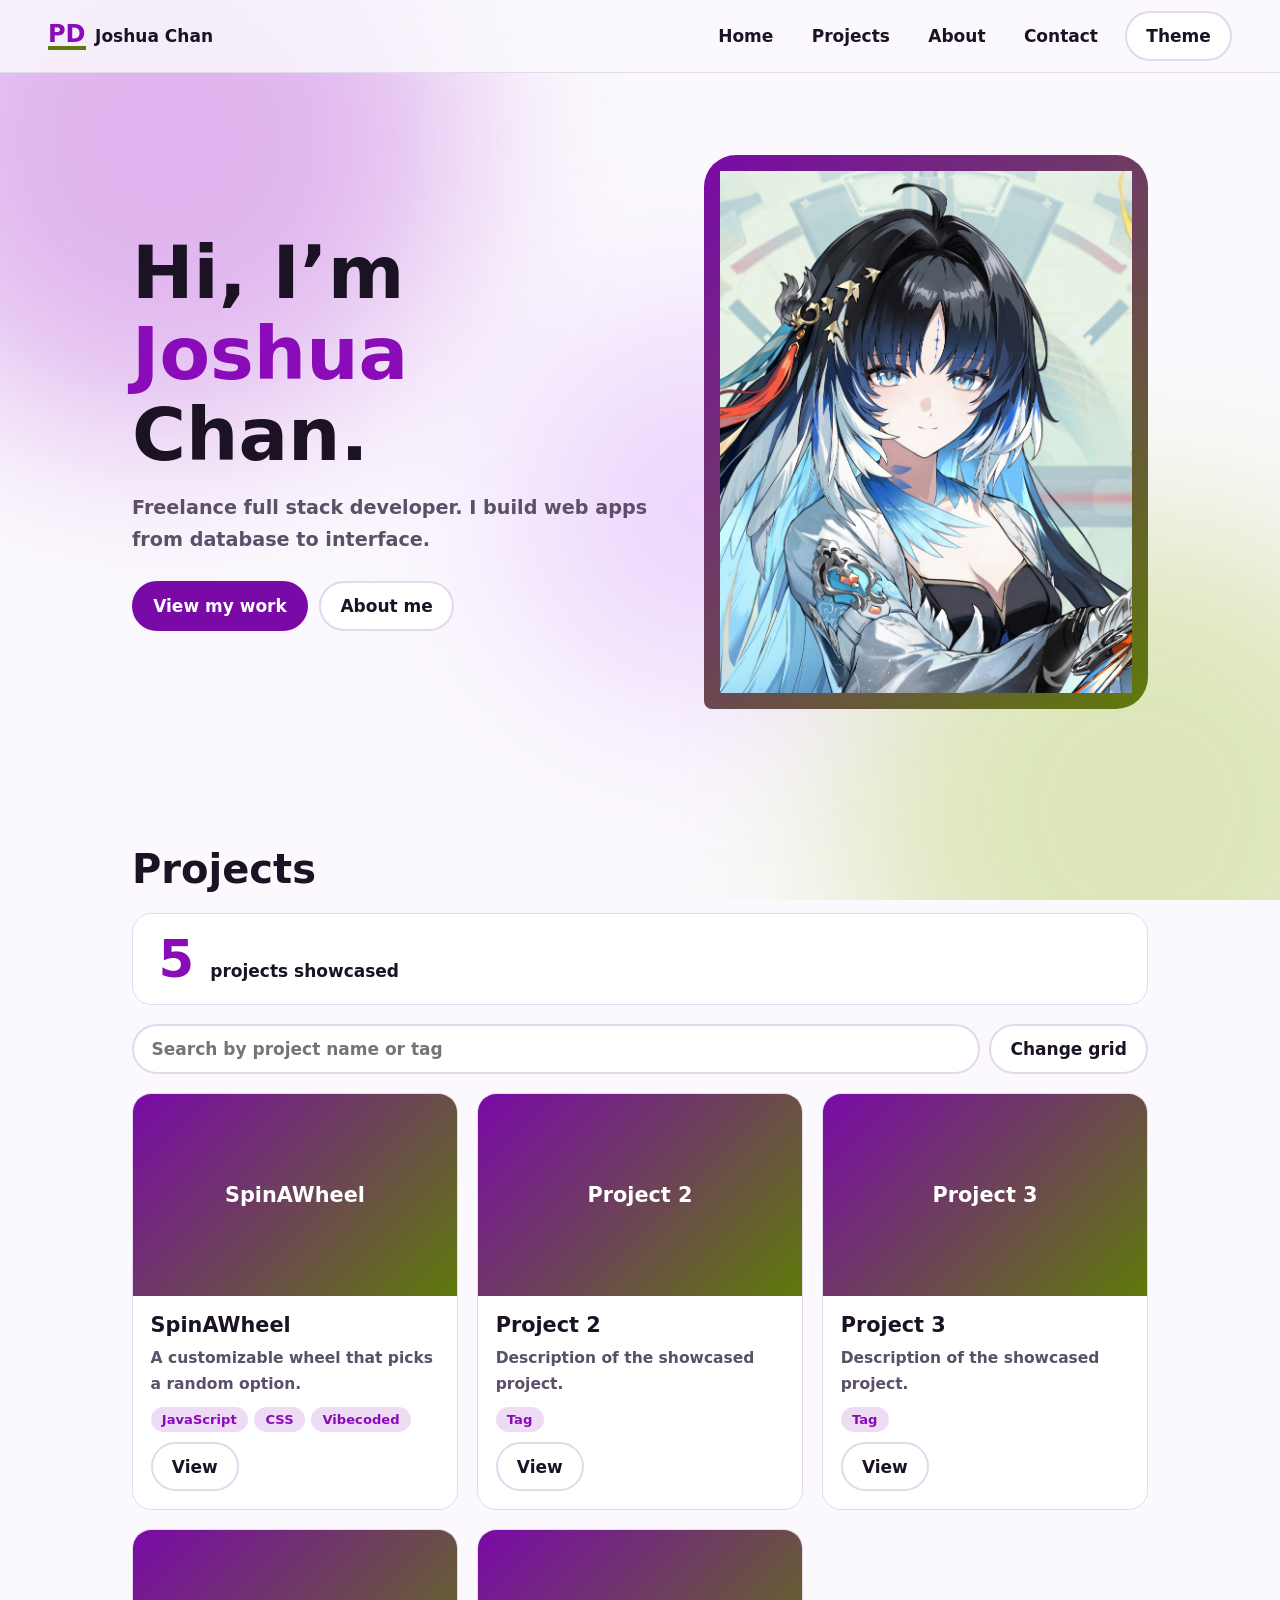
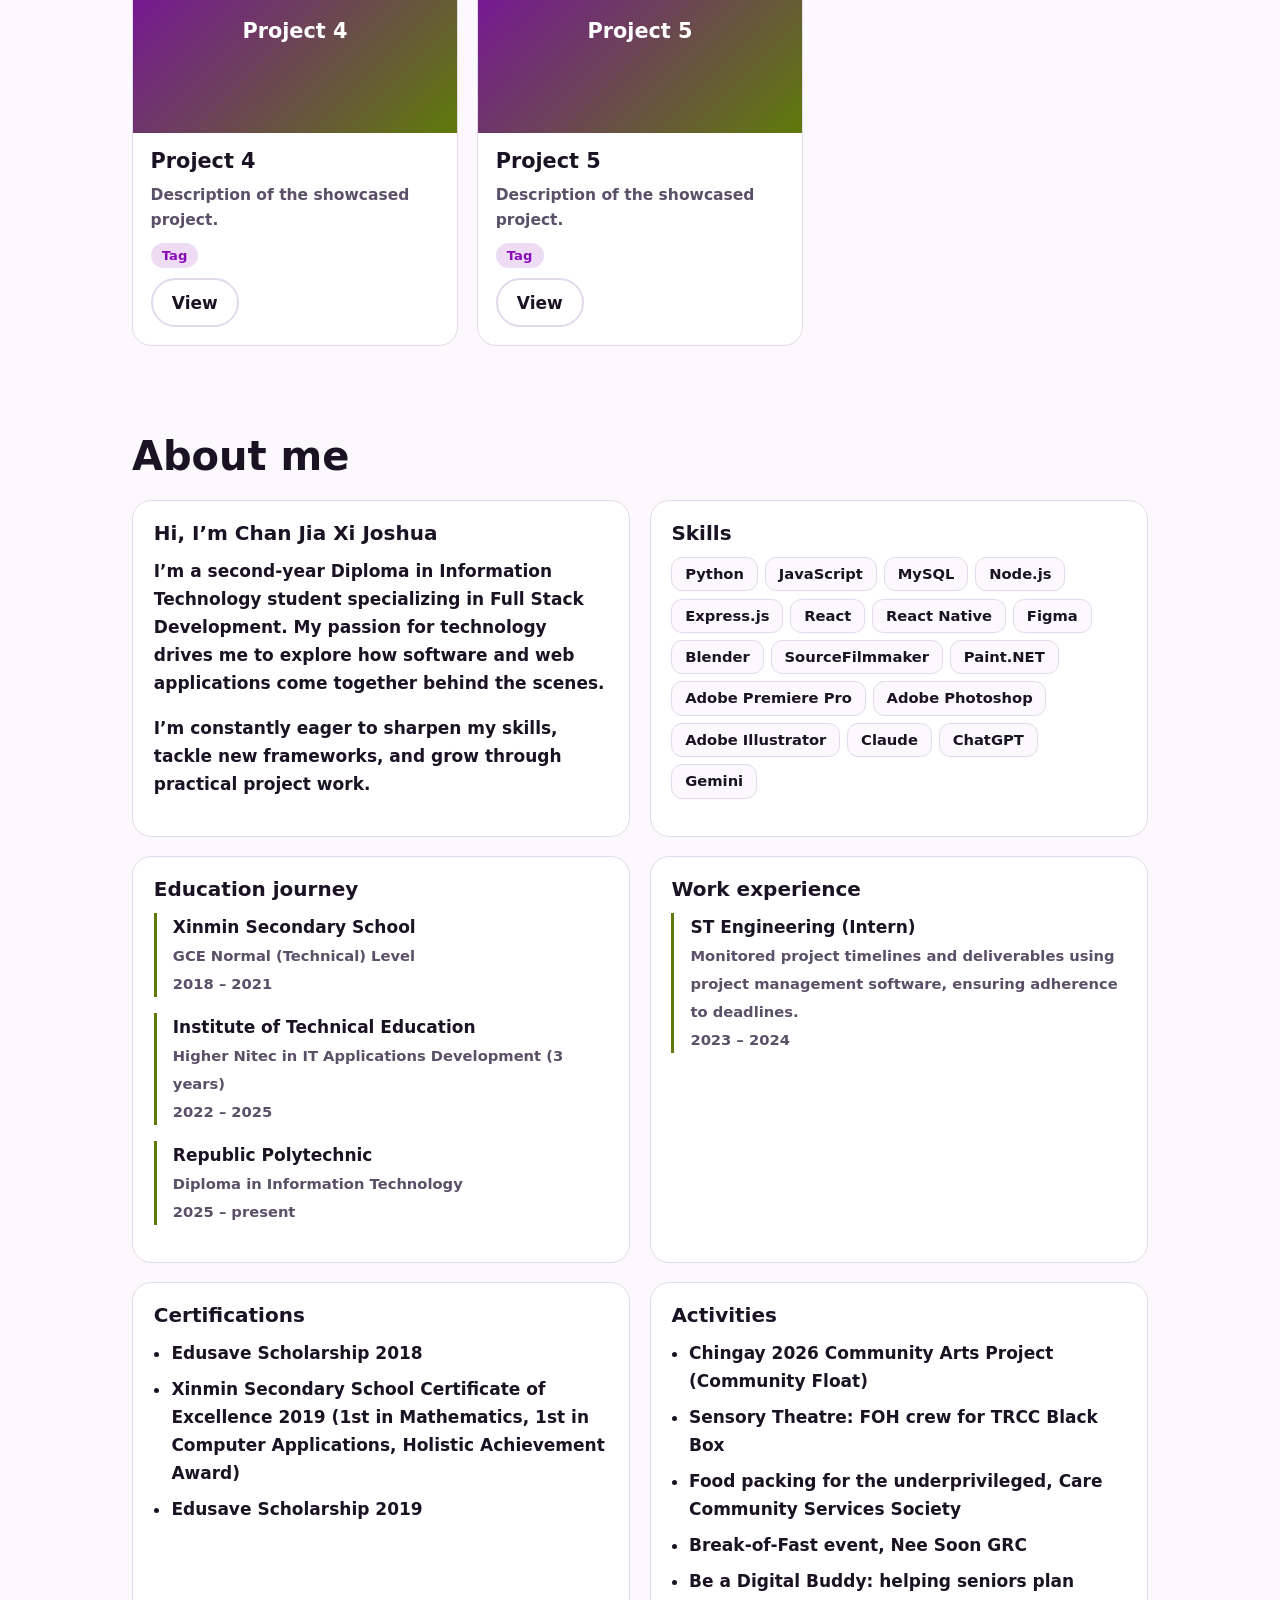
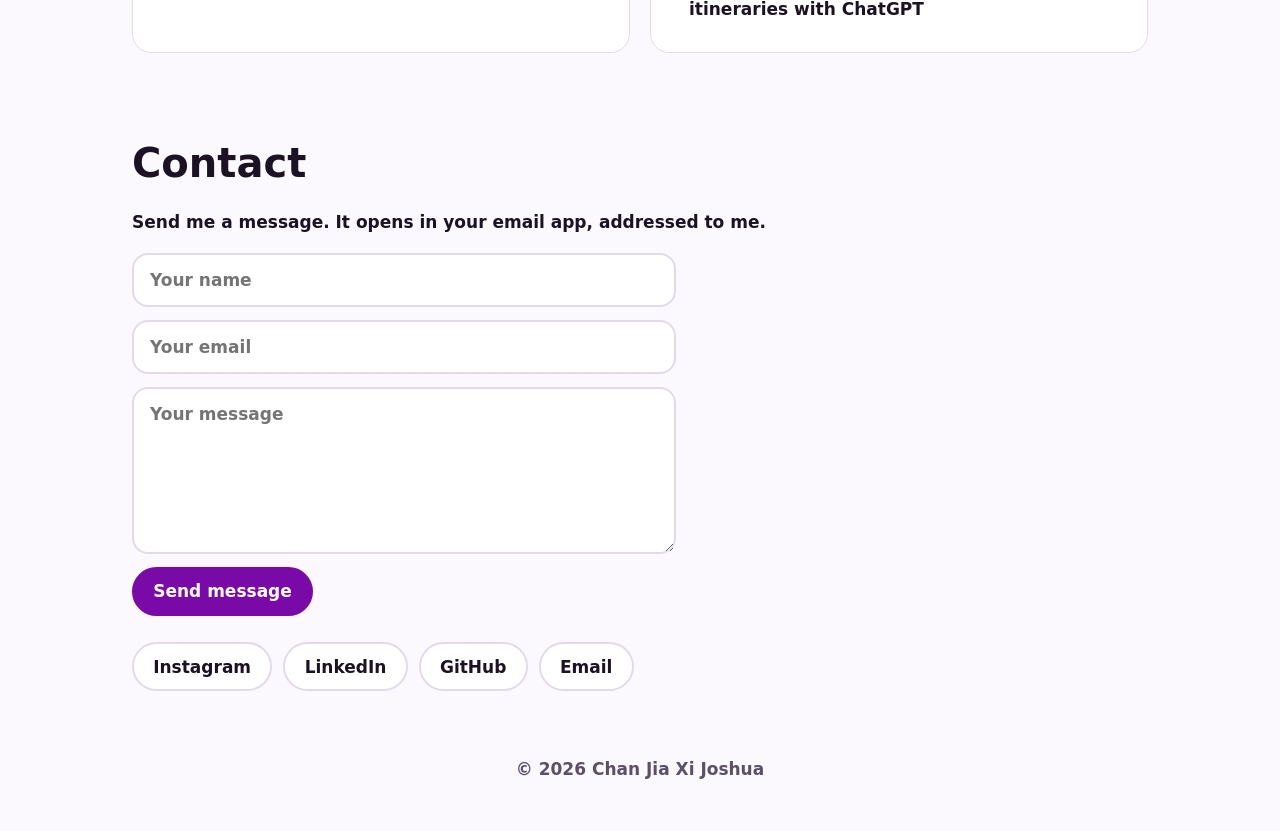
==== index.html @ 1a0ec31d "1.0.1: Added social links and test profile picture." ====
<!DOCTYPE html>
<html lang="en">
<head>
<meta charset="utf-8">
<meta name="viewport" content="width=device-width, initial-scale=1, viewport-fit=cover">
<title>Joshua Chan | Full Stack Developer</title>
<style>
/* FONT: Lagu Sans. Install it locally, or host the files next to this page and keep the url() lines. */
@font-face{font-family:"Lagu Sans";font-weight:600;src:local("Lagu Sans SemiBold"),url("fonts/LaguSans-SemiBold.woff2") format("woff2")}
@font-face{font-family:"Lagu Sans";font-weight:900;src:local("Lagu Sans Black"),url("fonts/LaguSans-Black.woff2") format("woff2")}
:root{--bg:#fbf9fd;--sf:#fff;--ink:#1b1224;--mu:#5b5068;--ln:#e3d9ec;--p:#8a0bb8;--g:#5f7a0a;--b1:#7a0aa8;--b2:#5f7a0a;--bl:.28;color-scheme:light;
box-sizing:border-box;padding-top:env(safe-area-inset-top,0px);padding-bottom:env(safe-area-inset-bottom,0px)}
@media(prefers-color-scheme:dark){:root:not([data-theme="light"]){--bg:#0f0a15;--sf:#181122;--ink:#f3eefa;--mu:#b8accb;--ln:#2c2239;--p:#d08cff;--g:#b4dc3a;--bl:.4;color-scheme:dark}}
:root[data-theme="dark"]{--bg:#0f0a15;--sf:#181122;--ink:#f3eefa;--mu:#b8accb;--ln:#2c2239;--p:#d08cff;--g:#b4dc3a;--bl:.4;color-scheme:dark}
*{box-sizing:border-box}
html{scroll-behavior:smooth;scroll-padding-top:5rem}
body{margin:0;background:var(--bg);color:var(--ink);font:600 1.0625rem/1.65 "Lagu Sans",system-ui,-apple-system,"Segoe UI",Roboto,sans-serif}
h1,h2,h3{font-weight:900;line-height:1.1;margin:0}
p{margin:0 0 1em;max-width:62ch}
a{color:inherit}
:focus-visible{outline:3px solid var(--p);outline-offset:3px}
body::before{content:"";position:fixed;inset:0 0 auto;height:env(safe-area-inset-top,0px);background:var(--bg);z-index:30}
/* Ambient animated background */
.amb{position:fixed;inset:0;z-index:-1;overflow:hidden;pointer-events:none}
.amb i{position:absolute;width:46vmax;height:46vmax;border-radius:50%;filter:blur(90px);opacity:var(--bl);animation:dr 26s ease-in-out infinite alternate}
.amb i:nth-child(1){background:#9b0acb;top:-12vmax;left:-10vmax}
.amb i:nth-child(2){background:#8fb80f;bottom:-16vmax;right:-12vmax;animation-delay:-9s}
.amb i:nth-child(3){background:#c77dff;top:35%;left:40%;width:30vmax;height:30vmax;animation-delay:-16s}
@keyframes dr{to{transform:translate(12vmax,8vmax) scale(1.2)}}
#trail{position:fixed;inset:0;pointer-events:none;z-index:100}
/* Nav */
nav{position:sticky;top:env(safe-area-inset-top,0px);z-index:40;display:flex;align-items:center;gap:1rem;padding:.7rem clamp(1rem,4vw,3rem);background:color-mix(in srgb,var(--bg) 82%,transparent);backdrop-filter:blur(12px);border-bottom:1px solid var(--ln)}
.logo{display:flex;align-items:center;gap:.6rem;text-decoration:none;font-weight:900;margin-right:auto}
.logo b{font-size:1.5rem;color:var(--p);border-bottom:4px solid var(--g);line-height:1}
nav a.l{text-decoration:none;padding:.4rem .7rem;border-radius:99px}
nav a.l:hover{color:var(--p)}
/* Buttons: expand + gradient flow on hover */
.btn{display:inline-block;font:inherit;font-weight:900;color:var(--ink);background:var(--sf);border:2px solid var(--ln);padding:.55rem 1.2rem;border-radius:99px;cursor:pointer;text-decoration:none;transition:transform .25s,border-color .25s}
.btn.pri{background:var(--b1);border-color:var(--b1);color:#fff}
.btn:hover,.btn:focus-visible{transform:scale(1.08);color:#fff;border-color:transparent;background:linear-gradient(90deg,var(--b1),var(--b2),var(--b1));background-size:200% 100%;animation:fl 1.4s linear infinite}
@keyframes fl{to{background-position:-200% 0}}
main,#proj,footer{max-width:1080px;margin:0 auto;padding:0 clamp(1rem,4vw,2rem)}
section{padding:4.5rem 0 1rem}
h2{font-size:clamp(1.8rem,4vw,2.5rem);margin-bottom:1.4rem}
/* Hero */
#home{display:grid;grid-template-columns:1.2fr 1fr;gap:2.5rem;align-items:center;min-height:78vh;padding-top:2rem}
h1{font-size:clamp(2.6rem,7vw,4.6rem)}
h1 span{color:var(--p)}
.sub{color:var(--mu);font-size:1.2rem;margin:1rem 0 1.6rem}
.row{display:flex;gap:.7rem;flex-wrap:wrap}
.photo{aspect-ratio:4/5;border-radius:2rem 2rem 2rem .5rem;overflow:hidden;background:linear-gradient(135deg,var(--b1),var(--b2));display:grid;place-items:center;color:#fff;text-align:center;padding:1rem}
.photo img,.im img{width:100%;height:100%;object-fit:cover;display:block}
/* Dashboard + cards */
.dash{display:flex;align-items:baseline;gap:1rem;padding:1.2rem 1.6rem;border-radius:1.2rem;background:var(--sf);border:1px solid var(--ln);margin-bottom:1.2rem}
.dash b{font-size:3.2rem;font-weight:900;color:var(--p);line-height:1}
.tools{display:flex;gap:.6rem;flex-wrap:wrap;margin-bottom:1.2rem}
.tools input{flex:1;min-width:12rem;font:inherit;color:var(--ink);background:var(--sf);border:2px solid var(--ln);border-radius:99px;padding:.5rem 1.1rem}
.grid{display:grid;grid-template-columns:repeat(auto-fill,minmax(15rem,1fr));gap:1.2rem}
.grid.list{grid-template-columns:1fr}
.card{background:var(--sf);border:1px solid var(--ln);border-radius:1.2rem;overflow:hidden;display:flex;flex-direction:column}
.list .card{flex-direction:row}.list .im{width:14rem;aspect-ratio:auto}
.im{aspect-ratio:16/10;background:linear-gradient(135deg,var(--b1),var(--b2));display:grid;place-items:center;color:#fff;font-weight:900;font-size:1.3rem;overflow:hidden}
.cb{padding:1.1rem;display:flex;flex-direction:column;gap:.6rem;flex:1;align-items:flex-start}
.cb h3{font-size:1.3rem}.cb p{color:var(--mu);font-size:.97rem;margin:0}
.tags{display:flex;gap:.4rem;flex-wrap:wrap}
.tag{font-size:.82rem;padding:.1rem .7rem;border-radius:99px;background:color-mix(in srgb,var(--p) 14%,transparent);color:var(--p)}
.cb .btn{margin-top:auto}
/* About */
.two{display:grid;grid-template-columns:1fr 1fr;gap:1.2rem}
.box{background:var(--sf);border:1px solid var(--ln);border-radius:1.2rem;padding:1.3rem}
.box h3{margin-bottom:.8rem;font-size:1.25rem}
.box ul{margin:0;padding-left:1.1rem}.box li{margin-bottom:.5rem}
.box small,.sm{color:var(--mu);font-size:.92rem}
.chips{display:flex;flex-wrap:wrap;gap:.45rem}
.chips span{padding:.25rem .8rem;border-radius:.7rem;background:var(--bg);border:1px solid var(--ln);font-size:.92rem}
.tl{border-left:3px solid var(--g);padding-left:1rem;margin-bottom:1rem}
.tl b{display:block}
/* Contact */
form{display:grid;gap:.8rem;max-width:34rem}
form input,form textarea{font:inherit;color:var(--ink);background:var(--sf);border:2px solid var(--ln);border-radius:1rem;padding:.7rem 1rem;width:100%}
footer{padding:3rem 1rem;text-align:center;color:var(--mu)}
/* Project page */
#proj{padding-top:2.5rem;padding-bottom:2rem}
#proj .im{aspect-ratio:16/8;border-radius:1.2rem;margin:1.2rem 0 1.8rem}
#proj h2{margin:1rem 0 .6rem}
@media(max-width:760px){#home,.two{grid-template-columns:1fr}.photo{max-width:20rem}nav a.l{padding:.4rem .4rem;font-size:.95rem}.logo span{display:none}.list .card{flex-direction:column}.list .im{width:100%;aspect-ratio:16/10}}
@media(prefers-reduced-motion:reduce){.amb i,.btn:hover{animation:none}html{scroll-behavior:auto}}
</style>
</head>
<body>
<div class="amb" aria-hidden="true"><i></i><i></i><i></i></div>
<canvas id="trail" aria-hidden="true"></canvas>
<nav aria-label="Main">
  <!-- LOGO: to use your logo image instead, replace the <b>PD</b> with <img src="logo.png" alt="" height="36"> -->
  <a class="logo" href="#home"><b>PD</b><span>Joshua Chan</span></a>
  <a class="l" href="#home">Home</a><a class="l" href="#projects">Projects</a><a class="l" href="#about">About</a><a class="l" href="#contact">Contact</a>
  <button class="btn" id="tg" type="button" aria-label="Switch between light and dark mode">Theme</button>
</nav>

<main id="main">
  <section id="home">
    <div>
      <h1>Hi, I’m <span>Joshua</span> Chan.</h1>
      <p class="sub">Freelance full stack developer. I build web apps from database to interface.</p>
      <div class="row"><a class="btn pri" href="#projects">View my work</a><a class="btn" href="#about">About me</a></div>
    </div>
    <div class="photo" id="photo"></div>
  </section>

  <section id="projects">
    <h2>Projects</h2>
    <div class="dash"><b id="cnt">0</b><span>projects showcased</span></div>
    <div class="tools">
      <input id="q" type="search" placeholder="Search by project name or tag" aria-label="Search projects">
      <button class="btn" id="gv" type="button">Change grid</button>
    </div>
    <div class="grid" id="grid"></div>
  </section>

  <section id="about">
    <h2>About me</h2>
    <div class="two">
      <div class="box">
        <h3>Hi, I’m Chan Jia Xi Joshua</h3>
        <!-- EDIT: your bio. Each <p> is one paragraph. -->
        <p>I’m a second-year Diploma in Information Technology student specializing in Full Stack Development. My passion for technology drives me to explore how software and web applications come together behind the scenes.</p>
        <p>I’m constantly eager to sharpen my skills, tackle new frameworks, and grow through practical project work.</p>
      </div>
      <div class="box"><h3>Skills</h3><div class="chips" id="skills"></div></div>
      <div class="box"><h3>Education journey</h3><div id="edu"></div></div>
      <div class="box"><h3>Work experience</h3><div id="work"></div></div>
      <div class="box"><h3>Certifications</h3><ul id="certs"></ul></div>
      <div class="box"><h3>Activities</h3><ul id="acts"></ul></div>
    </div>
  </section>

  <section id="contact">
    <h2>Contact</h2>
    <p>Send me a message. It opens in your email app, addressed to me.</p>
    <form id="cf">
      <input id="cn" placeholder="Your name" aria-label="Your name" required>
      <input id="ce" type="email" placeholder="Your email" aria-label="Your email" required>
      <textarea id="cm" rows="5" placeholder="Your message" aria-label="Your message" required></textarea>
      <button class="btn pri" type="submit" style="justify-self:start">Send message</button>
    </form>
    <div class="row" id="soc" style="margin-top:1.6rem"></div>
  </section>
</main>

<div id="proj" hidden></div>
<footer>© 2026 Chan Jia Xi Joshua</footer>

<script>
/* ============ EDIT YOUR CONTENT HERE ============ */
const EMAIL = "your.email@example.com";           // messages from the contact form go here
const PHOTO = "images/test picture.jpg";                                  // your identity photo, e.g. "images/me.jpg" ("" shows a placeholder)
const SOCIALS = [                                  // social links: change the URLs
  ["Instagram","https://www.instagram.com/springtrap_afton_299/"],
  ["LinkedIn","https://www.linkedin.com/in/joshua-chan-jia-xi/"],
  ["GitHub","https://github.com/JoshuaChan2024"],
];
/* ADD A PROJECT: copy one block below, give it a new unique id (letters, digits, hyphens only).
   The dashboard count and the project page update on their own. */
const PROJECTS = [
  { id:"spinawheel", title:"SpinAWheel", img:"",   // img: "images/spinawheel.png"
    desc:"A customizable wheel that picks a random option.",
    tags:["JavaScript","CSS","Vibecoded"],
    write:["Replace this with your write-up: what the project does, why you built it and what you learned.","Add as many paragraphs as you like."],
    tools:["JavaScript","CSS","HTML"], repo:"https://github.com/YOUR_USERNAME/SpinAWheel" },
  { id:"project-2", title:"Project 2", img:"", desc:"Description of the showcased project.", tags:["Tag"],
    write:["Write-up goes here."], tools:["Tool"], repo:"https://github.com/YOUR_USERNAME/REPO" },
  { id:"project-3", title:"Project 3", img:"", desc:"Description of the showcased project.", tags:["Tag"],
    write:["Write-up goes here."], tools:["Tool"], repo:"https://github.com/YOUR_USERNAME/REPO" },
  { id:"project-4", title:"Project 4", img:"", desc:"Description of the showcased project.", tags:["Tag"],
    write:["Write-up goes here."], tools:["Tool"], repo:"https://github.com/YOUR_USERNAME/REPO" },
  { id:"project-5", title:"Project 5", img:"", desc:"Description of the showcased project.", tags:["Tag"],
    write:["Write-up goes here."], tools:["Tool"], repo:"https://github.com/YOUR_USERNAME/REPO" },
];
const SKILLS = ["Python","JavaScript","MySQL","Node.js","Express.js","React","React Native","Figma","Blender","SourceFilmmaker","Paint.NET","Adobe Premiere Pro","Adobe Photoshop","Adobe Illustrator","Claude", "ChatGPT", "Gemini"];
/* EDUCATION JOURNEY: add a line per school: [school, qualification, years] */
const EDU = [
  ["Xinmin Secondary School","GCE Normal (Technical) Level","2018 – 2021"],
  ["Institute of Technical Education","Higher Nitec in IT Applications Development (3 years)","2022 – 2025"],
  ["Republic Polytechnic","Diploma in Information Technology","2025 – present"],
];
const WORK = [["ST Engineering (Intern)","Monitored project timelines and deliverables using project management software, ensuring adherence to deadlines.","2023 – 2024"]];
const CERTS = ["Edusave Scholarship 2018","Xinmin Secondary School Certificate of Excellence 2019 (1st in Mathematics, 1st in Computer Applications, Holistic Achievement Award)","Edusave Scholarship 2019"];
const ACTS = ["Chingay 2026 Community Arts Project (Community Float)","Sensory Theatre: FOH crew for TRCC Black Box","Food packing for the underprivileged, Care Community Services Society","Break-of-Fast event, Nee Soon GRC","Be a Digital Buddy: helping seniors plan itineraries with ChatGPT"];
/* ============ END OF EDITABLE CONTENT ============ */

const $ = id => document.getElementById(id);
const im = (src,label) => src ? `<img src="${src}" alt="${label}">` : `<span>${label}</span>`;
$("photo").innerHTML = im(PHOTO,"Add your photo");
$("cnt").textContent = PROJECTS.length;
$("skills").innerHTML = SKILLS.map(s=>`<span>${s}</span>`).join("");
const tl = a => a.map(([t,d,y])=>`<div class="tl"><b>${t}</b><span class="sm">${d}</span><br><span class="sm">${y}</span></div>`).join("");
$("edu").innerHTML = tl(EDU); $("work").innerHTML = tl(WORK);
$("certs").innerHTML = CERTS.map(c=>`<li>${c}</li>`).join("");
$("acts").innerHTML = ACTS.map(c=>`<li>${c}</li>`).join("");
$("soc").innerHTML = SOCIALS.map(([n,u])=>`<a class="btn" href="${u}" target="_blank" rel="noopener">${n}</a>`).join("") + `<a class="btn" href="mailto:${EMAIL}">Email</a>`;

const tags = t => `<div class="tags">${t.map(x=>`<span class="tag">${x}</span>`).join("")}</div>`;
function draw(list){
  $("grid").innerHTML = list.length ? list.map(p=>`<article class="card"><div class="im">${im(p.img,p.title)}</div><div class="cb"><h3>${p.title}</h3><p>${p.desc}</p>${tags(p.tags)}<a class="btn" href="#project-${p.id}">View</a></div></article>`).join("") : "<p>No projects match that search.</p>";
}
draw(PROJECTS);
$("q").oninput = e => { const v = e.target.value.toLowerCase(); draw(PROJECTS.filter(p=>(p.title+p.tags.join(" ")).toLowerCase().includes(v))); };
$("gv").onclick = () => $("grid").classList.toggle("list");

function showProject(p){
  $("proj").innerHTML = `<a class="btn" href="#projects">Back to projects</a><div class="im">${im(p.img,p.title)}</div><h1 style="font-size:clamp(2rem,5vw,3rem)">${p.title}</h1><div style="margin:.8rem 0 1rem">${tags(p.tags)}</div><h2>About this project</h2>${p.write.map(t=>`<p>${t}</p>`).join("")}<h2>Built with</h2>${tags(p.tools)}<p style="margin-top:1.4rem"><a class="btn pri" href="${p.repo}" target="_blank" rel="noopener">View on GitHub</a></p>`;
}
function route(){
  const id = location.hash.slice(1), p = PROJECTS.find(x=>"project-"+x.id===id);
  $("main").hidden = !!p; $("proj").hidden = !p;
  if(p){ showProject(p); document.title = p.title+" | Joshua Chan"; scrollTo(0,0); }
  else { document.title = "Joshua Chan | Full Stack Developer"; const el = id && $(id); el ? el.scrollIntoView() : scrollTo(0,0); }
}
addEventListener("hashchange", route); route();

$("cf").onsubmit = e => { e.preventDefault();
  location.href = `mailto:${EMAIL}?subject=${encodeURIComponent("Portfolio message from "+$("cn").value)}&body=${encodeURIComponent($("cm").value+"\n\nFrom: "+$("cn").value+" ("+$("ce").value+")")}`; };

/* Theme: follows the device, with a manual toggle */
const root = document.documentElement;
try{ const s = localStorage.getItem("theme"); if(s) root.dataset.theme = s; }catch(e){}
$("tg").onclick = () => {
  const cur = root.dataset.theme || (matchMedia("(prefers-color-scheme:dark)").matches ? "dark" : "light");
  const nx = cur==="dark" ? "light" : "dark"; root.dataset.theme = nx;
  try{ localStorage.setItem("theme", nx); }catch(e){}
};

/* Pixelated cursor trail */
(()=>{ const c=$("trail"); if(matchMedia("(pointer:coarse),(prefers-reduced-motion:reduce)").matches){ c.remove(); return; }
  const x=c.getContext("2d"), S=6; let ps=[], run=false, n=0;
  const fit=()=>{c.width=innerWidth;c.height=innerHeight}; fit(); addEventListener("resize",fit);
  addEventListener("mousemove",e=>{ ps.push({x:Math.floor(e.clientX/S)*S,y:Math.floor(e.clientY/S)*S,a:1,c:n++%2?"#9b0acb":"#8fb80f"}); if(ps.length>50) ps.shift(); if(!run){run=true;requestAnimationFrame(tick);} });
  function tick(){ x.clearRect(0,0,c.width,c.height); ps.forEach(p=>{p.a-=.045;x.globalAlpha=Math.max(p.a,0);x.fillStyle=p.c;x.fillRect(p.x,p.y,S,S);}); ps=ps.filter(p=>p.a>0); ps.length?requestAnimationFrame(tick):run=false; }
})();
</script>
</body>
</html>
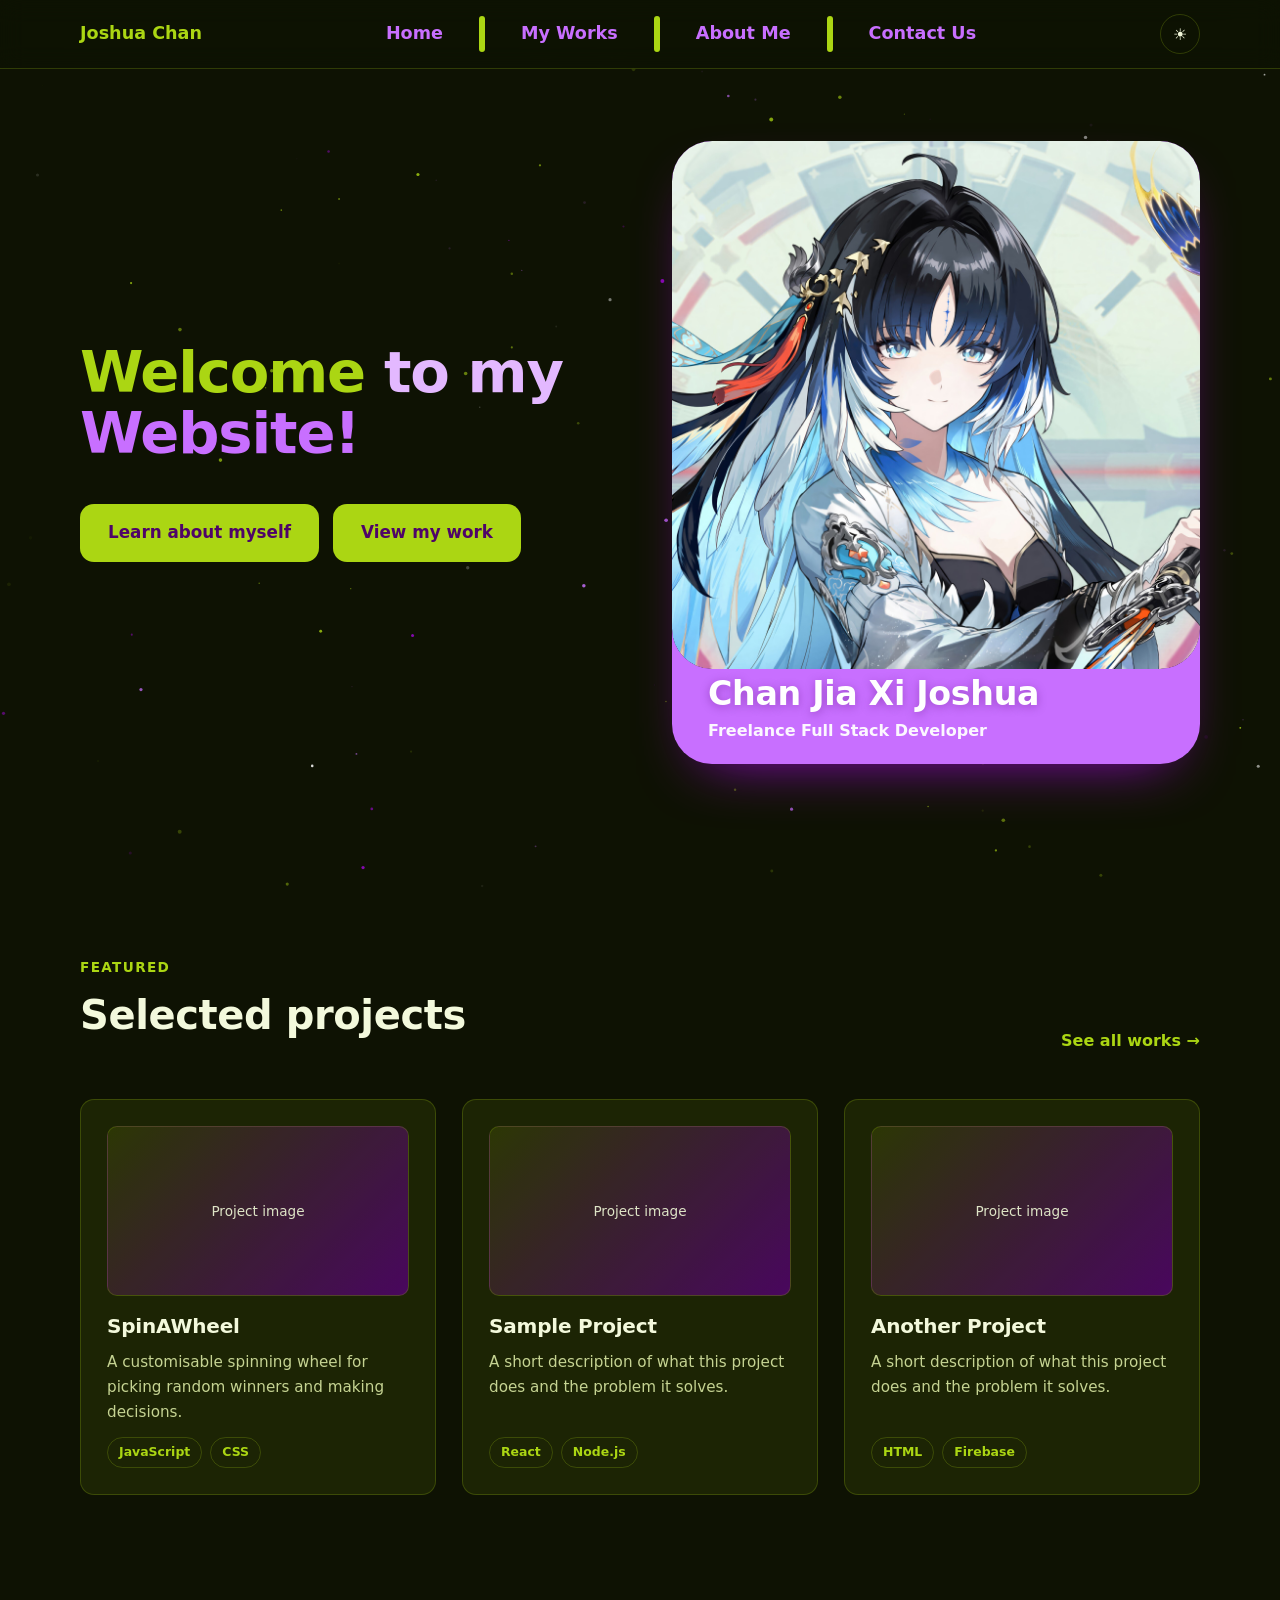
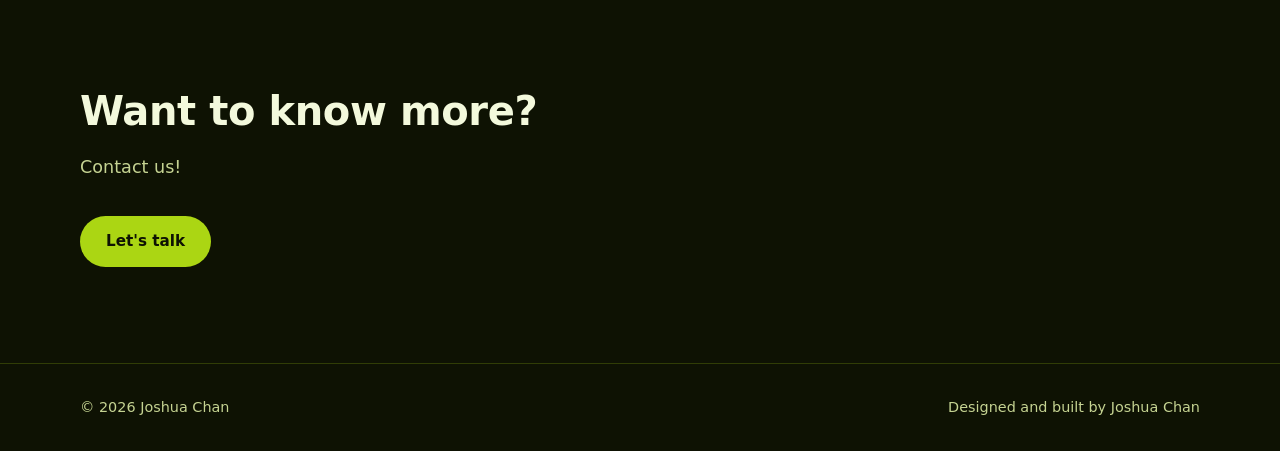
==== commit 546c13e1: "2.0.0: Recreated, Shifted to multi-page layout." ====
--- a/index.html
+++ b/index.html
@@ -1,242 +1,138 @@
 <!DOCTYPE html>
 <html lang="en">
 <head>
-<meta charset="utf-8">
-<meta name="viewport" content="width=device-width, initial-scale=1, viewport-fit=cover">
-<title>Joshua Chan | Full Stack Developer</title>
-<style>
-/* FONT: Lagu Sans. Install it locally, or host the files next to this page and keep the url() lines. */
-@font-face{font-family:"Lagu Sans";font-weight:600;src:local("Lagu Sans SemiBold"),url("fonts/LaguSans-SemiBold.woff2") format("woff2")}
-@font-face{font-family:"Lagu Sans";font-weight:900;src:local("Lagu Sans Black"),url("fonts/LaguSans-Black.woff2") format("woff2")}
-:root{--bg:#fbf9fd;--sf:#fff;--ink:#1b1224;--mu:#5b5068;--ln:#e3d9ec;--p:#8a0bb8;--g:#5f7a0a;--b1:#7a0aa8;--b2:#5f7a0a;--bl:.28;color-scheme:light;
-box-sizing:border-box;padding-top:env(safe-area-inset-top,0px);padding-bottom:env(safe-area-inset-bottom,0px)}
-@media(prefers-color-scheme:dark){:root:not([data-theme="light"]){--bg:#0f0a15;--sf:#181122;--ink:#f3eefa;--mu:#b8accb;--ln:#2c2239;--p:#d08cff;--g:#b4dc3a;--bl:.4;color-scheme:dark}}
-:root[data-theme="dark"]{--bg:#0f0a15;--sf:#181122;--ink:#f3eefa;--mu:#b8accb;--ln:#2c2239;--p:#d08cff;--g:#b4dc3a;--bl:.4;color-scheme:dark}
-*{box-sizing:border-box}
-html{scroll-behavior:smooth;scroll-padding-top:5rem}
-body{margin:0;background:var(--bg);color:var(--ink);font:600 1.0625rem/1.65 "Lagu Sans",system-ui,-apple-system,"Segoe UI",Roboto,sans-serif}
-h1,h2,h3{font-weight:900;line-height:1.1;margin:0}
-p{margin:0 0 1em;max-width:62ch}
-a{color:inherit}
-:focus-visible{outline:3px solid var(--p);outline-offset:3px}
-body::before{content:"";position:fixed;inset:0 0 auto;height:env(safe-area-inset-top,0px);background:var(--bg);z-index:30}
-/* Ambient animated background */
-.amb{position:fixed;inset:0;z-index:-1;overflow:hidden;pointer-events:none}
-.amb i{position:absolute;width:46vmax;height:46vmax;border-radius:50%;filter:blur(90px);opacity:var(--bl);animation:dr 26s ease-in-out infinite alternate}
-.amb i:nth-child(1){background:#9b0acb;top:-12vmax;left:-10vmax}
-.amb i:nth-child(2){background:#8fb80f;bottom:-16vmax;right:-12vmax;animation-delay:-9s}
-.amb i:nth-child(3){background:#c77dff;top:35%;left:40%;width:30vmax;height:30vmax;animation-delay:-16s}
-@keyframes dr{to{transform:translate(12vmax,8vmax) scale(1.2)}}
-#trail{position:fixed;inset:0;pointer-events:none;z-index:100}
-/* Nav */
-nav{position:sticky;top:env(safe-area-inset-top,0px);z-index:40;display:flex;align-items:center;gap:1rem;padding:.7rem clamp(1rem,4vw,3rem);background:color-mix(in srgb,var(--bg) 82%,transparent);backdrop-filter:blur(12px);border-bottom:1px solid var(--ln)}
-.logo{display:flex;align-items:center;gap:.6rem;text-decoration:none;font-weight:900;margin-right:auto}
-.logo b{font-size:1.5rem;color:var(--p);border-bottom:4px solid var(--g);line-height:1}
-nav a.l{text-decoration:none;padding:.4rem .7rem;border-radius:99px}
-nav a.l:hover{color:var(--p)}
-/* Buttons: expand + gradient flow on hover */
-.btn{display:inline-block;font:inherit;font-weight:900;color:var(--ink);background:var(--sf);border:2px solid var(--ln);padding:.55rem 1.2rem;border-radius:99px;cursor:pointer;text-decoration:none;transition:transform .25s,border-color .25s}
-.btn.pri{background:var(--b1);border-color:var(--b1);color:#fff}
-.btn:hover,.btn:focus-visible{transform:scale(1.08);color:#fff;border-color:transparent;background:linear-gradient(90deg,var(--b1),var(--b2),var(--b1));background-size:200% 100%;animation:fl 1.4s linear infinite}
-@keyframes fl{to{background-position:-200% 0}}
-main,#proj,footer{max-width:1080px;margin:0 auto;padding:0 clamp(1rem,4vw,2rem)}
-section{padding:4.5rem 0 1rem}
-h2{font-size:clamp(1.8rem,4vw,2.5rem);margin-bottom:1.4rem}
-/* Hero */
-#home{display:grid;grid-template-columns:1.2fr 1fr;gap:2.5rem;align-items:center;min-height:78vh;padding-top:2rem}
-h1{font-size:clamp(2.6rem,7vw,4.6rem)}
-h1 span{color:var(--p)}
-.sub{color:var(--mu);font-size:1.2rem;margin:1rem 0 1.6rem}
-.row{display:flex;gap:.7rem;flex-wrap:wrap}
-.photo{aspect-ratio:4/5;border-radius:2rem 2rem 2rem .5rem;overflow:hidden;background:linear-gradient(135deg,var(--b1),var(--b2));display:grid;place-items:center;color:#fff;text-align:center;padding:1rem}
-.photo img,.im img{width:100%;height:100%;object-fit:cover;display:block}
-/* Dashboard + cards */
-.dash{display:flex;align-items:baseline;gap:1rem;padding:1.2rem 1.6rem;border-radius:1.2rem;background:var(--sf);border:1px solid var(--ln);margin-bottom:1.2rem}
-.dash b{font-size:3.2rem;font-weight:900;color:var(--p);line-height:1}
-.tools{display:flex;gap:.6rem;flex-wrap:wrap;margin-bottom:1.2rem}
-.tools input{flex:1;min-width:12rem;font:inherit;color:var(--ink);background:var(--sf);border:2px solid var(--ln);border-radius:99px;padding:.5rem 1.1rem}
-.grid{display:grid;grid-template-columns:repeat(auto-fill,minmax(15rem,1fr));gap:1.2rem}
-.grid.list{grid-template-columns:1fr}
-.card{background:var(--sf);border:1px solid var(--ln);border-radius:1.2rem;overflow:hidden;display:flex;flex-direction:column}
-.list .card{flex-direction:row}.list .im{width:14rem;aspect-ratio:auto}
-.im{aspect-ratio:16/10;background:linear-gradient(135deg,var(--b1),var(--b2));display:grid;place-items:center;color:#fff;font-weight:900;font-size:1.3rem;overflow:hidden}
-.cb{padding:1.1rem;display:flex;flex-direction:column;gap:.6rem;flex:1;align-items:flex-start}
-.cb h3{font-size:1.3rem}.cb p{color:var(--mu);font-size:.97rem;margin:0}
-.tags{display:flex;gap:.4rem;flex-wrap:wrap}
-.tag{font-size:.82rem;padding:.1rem .7rem;border-radius:99px;background:color-mix(in srgb,var(--p) 14%,transparent);color:var(--p)}
-.cb .btn{margin-top:auto}
-/* About */
-.two{display:grid;grid-template-columns:1fr 1fr;gap:1.2rem}
-.box{background:var(--sf);border:1px solid var(--ln);border-radius:1.2rem;padding:1.3rem}
-.box h3{margin-bottom:.8rem;font-size:1.25rem}
-.box ul{margin:0;padding-left:1.1rem}.box li{margin-bottom:.5rem}
-.box small,.sm{color:var(--mu);font-size:.92rem}
-.chips{display:flex;flex-wrap:wrap;gap:.45rem}
-.chips span{padding:.25rem .8rem;border-radius:.7rem;background:var(--bg);border:1px solid var(--ln);font-size:.92rem}
-.tl{border-left:3px solid var(--g);padding-left:1rem;margin-bottom:1rem}
-.tl b{display:block}
-/* Contact */
-form{display:grid;gap:.8rem;max-width:34rem}
-form input,form textarea{font:inherit;color:var(--ink);background:var(--sf);border:2px solid var(--ln);border-radius:1rem;padding:.7rem 1rem;width:100%}
-footer{padding:3rem 1rem;text-align:center;color:var(--mu)}
-/* Project page */
-#proj{padding-top:2.5rem;padding-bottom:2rem}
-#proj .im{aspect-ratio:16/8;border-radius:1.2rem;margin:1.2rem 0 1.8rem}
-#proj h2{margin:1rem 0 .6rem}
-@media(max-width:760px){#home,.two{grid-template-columns:1fr}.photo{max-width:20rem}nav a.l{padding:.4rem .4rem;font-size:.95rem}.logo span{display:none}.list .card{flex-direction:column}.list .im{width:100%;aspect-ratio:16/10}}
-@media(prefers-reduced-motion:reduce){.amb i,.btn:hover{animation:none}html{scroll-behavior:auto}}
-</style>
+  <meta charset="UTF-8" />
+  <meta name="viewport" content="width=device-width, initial-scale=1.0" />
+  <title>Joshua Chan | Full Stack Developer</title>
+  <link rel="stylesheet" href="styles.css" />
+  <script>
+    (function () {
+      var t = null; try { t = localStorage.getItem("theme"); } catch (e) {}
+      document.documentElement.setAttribute("data-theme", t === "light" ? "light" : "dark");
+    })();
+  </script>
 </head>
-<body>
-<div class="amb" aria-hidden="true"><i></i><i></i><i></i></div>
-<canvas id="trail" aria-hidden="true"></canvas>
-<nav aria-label="Main">
-  <!-- LOGO: to use your logo image instead, replace the <b>PD</b> with <img src="logo.png" alt="" height="36"> -->
-  <a class="logo" href="#home"><b>PD</b><span>Joshua Chan</span></a>
-  <a class="l" href="#home">Home</a><a class="l" href="#projects">Projects</a><a class="l" href="#about">About</a><a class="l" href="#contact">Contact</a>
-  <button class="btn" id="tg" type="button" aria-label="Switch between light and dark mode">Theme</button>
-</nav>
+<body data-page="home">
 
-<main id="main">
-  <section id="home">
-    <div>
-      <h1>Hi, I’m <span>Joshua</span> Chan.</h1>
-      <p class="sub">Freelance full stack developer. I build web apps from database to interface.</p>
-      <div class="row"><a class="btn pri" href="#projects">View my work</a><a class="btn" href="#about">About me</a></div>
+  <!-- Background layers: star field and flame cursor trail (do not edit) -->
+  <canvas id="stars" aria-hidden="true"></canvas>
+  <canvas id="flame" aria-hidden="true"></canvas>
+
+  <!-- NAVIGATION: Home | My Works | About Me | Contact Us -->
+  <!-- To add a nav item, copy an <li> line below into every page. -->
+  <header class="nav">
+    <div class="container nav-inner">
+      <a href="index.html" class="logo">Joshua Chan</a>
+      <ul class="nav-links">
+        <li><a href="index.html" data-page-link="home">Home</a></li>
+        <li><a href="works.html" data-page-link="works">My Works</a></li>
+        <li><a href="about.html" data-page-link="about">About Me</a></li>
+        <li><a href="contact.html" data-page-link="contact">Contact Us</a></li>
+      </ul>
+      <button class="theme-toggle" aria-label="Toggle dark mode"></button>
     </div>
-    <div class="photo" id="photo"></div>
-  </section>
+  </header>
 
-  <section id="projects">
-    <h2>Projects</h2>
-    <div class="dash"><b id="cnt">0</b><span>projects showcased</span></div>
-    <div class="tools">
-      <input id="q" type="search" placeholder="Search by project name or tag" aria-label="Search projects">
-      <button class="btn" id="gv" type="button">Change grid</button>
+  <main>
+    <!-- HERO. Edit the headline, buttons and caption here. -->
+    <section class="hero">
+      <div class="container hero-grid">
+
+        <div class="hero-text">
+          <!-- HEADLINE. Change the words in each span. -->
+          <h1>
+            <span class="hero-w1">Welcome</span>
+            <span class="hero-w2">to my</span>
+            <span class="hero-w3">Website!</span>
+          </h1>
+          <!-- BUTTONS. Change the labels and links. -->
+          <div class="btn-row">
+            <a href="about.html" class="btn btn-lime">Learn about myself</a>
+            <a href="works.html" class="btn btn-lime">View my work</a>
+          </div>
+        </div>
+
+        <!-- IDENTITY CARD. To add your photo, save it as photo.jpg in this folder. -->
+        <div class="hero-card">
+          <div class="hero-photo-area">
+            <img src="images/test.jpg"/>
+          </div>
+          <!-- CAPTION. Edit your name and title here. -->
+          <div class="hero-caption">
+            <h2>Chan Jia Xi Joshua</h2>
+            <p>Freelance Full Stack Developer</p>
+          </div>
+        </div>
+
+      </div>
+    </section>
+
+    <!-- FEATURED PROJECTS. Only the projects you want on the homepage go here. -->
+    <section>
+      <div class="container">
+        <div class="section-head">
+          <div>
+            <p class="eyebrow">Featured</p>
+            <h2>Selected projects</h2>
+          </div>
+          <a href="works.html" class="text-link">See all works →</a>
+        </div>
+
+        <div class="grid" data-layout="three">
+          <!-- PROJECT CARD: copy one card to add a project.
+               Edit the name, description and tags. Link to the project page. -->
+          <a href="spinawheel.html" class="card">
+            <div class="card-thumb">Project image</div>
+            <h3>SpinAWheel</h3>
+            <p>A customisable spinning wheel for picking random winners and making decisions.</p>
+            <div class="tags">
+              <span class="tag">JavaScript</span>
+              <span class="tag">CSS</span>
+            </div>
+          </a>
+
+          <a href="project-sample.html" class="card">
+            <div class="card-thumb">Project image</div>
+            <h3>Sample Project</h3>
+            <p>A short description of what this project does and the problem it solves.</p>
+            <div class="tags">
+              <span class="tag">React</span>
+              <span class="tag">Node.js</span>
+            </div>
+          </a>
+
+          <a href="project-sample.html" class="card">
+            <div class="card-thumb">Project image</div>
+            <h3>Another Project</h3>
+            <p>A short description of what this project does and the problem it solves.</p>
+            <div class="tags">
+              <span class="tag">HTML</span>
+              <span class="tag">Firebase</span>
+            </div>
+          </a>
+        </div>
+      </div>
+    </section>
+
+    <!-- CALL TO ACTION. Edit the wording here. -->
+    <section>
+      <div class="container">
+        <h2>Want to know more?</h2>
+        <p class="lead">Contact us!</p>
+        <div class="btn-row">
+          <a href="contact.html" class="btn">Let's talk</a>
+        </div>
+      </div>
+    </section>
+  </main>
+
+  <footer>
+    <div class="container">
+      <span>© 2026 Joshua Chan</span>
+      <span>Designed and built by Joshua Chan</span>
     </div>
-    <div class="grid" id="grid"></div>
-  </section>
+  </footer>
 
-  <section id="about">
-    <h2>About me</h2>
-    <div class="two">
-      <div class="box">
-        <h3>Hi, I’m Chan Jia Xi Joshua</h3>
-        <!-- EDIT: your bio. Each <p> is one paragraph. -->
-        <p>I’m a second-year Diploma in Information Technology student specializing in Full Stack Development. My passion for technology drives me to explore how software and web applications come together behind the scenes.</p>
-        <p>I’m constantly eager to sharpen my skills, tackle new frameworks, and grow through practical project work.</p>
-      </div>
-      <div class="box"><h3>Skills</h3><div class="chips" id="skills"></div></div>
-      <div class="box"><h3>Education journey</h3><div id="edu"></div></div>
-      <div class="box"><h3>Work experience</h3><div id="work"></div></div>
-      <div class="box"><h3>Certifications</h3><ul id="certs"></ul></div>
-      <div class="box"><h3>Activities</h3><ul id="acts"></ul></div>
-    </div>
-  </section>
-
-  <section id="contact">
-    <h2>Contact</h2>
-    <p>Send me a message. It opens in your email app, addressed to me.</p>
-    <form id="cf">
-      <input id="cn" placeholder="Your name" aria-label="Your name" required>
-      <input id="ce" type="email" placeholder="Your email" aria-label="Your email" required>
-      <textarea id="cm" rows="5" placeholder="Your message" aria-label="Your message" required></textarea>
-      <button class="btn pri" type="submit" style="justify-self:start">Send message</button>
-    </form>
-    <div class="row" id="soc" style="margin-top:1.6rem"></div>
-  </section>
-</main>
-
-<div id="proj" hidden></div>
-<footer>© 2026 Chan Jia Xi Joshua</footer>
-
-<script>
-/* ============ EDIT YOUR CONTENT HERE ============ */
-const EMAIL = "your.email@example.com";           // messages from the contact form go here
-const PHOTO = "images/test picture.jpg";                                  // your identity photo, e.g. "images/me.jpg" ("" shows a placeholder)
-const SOCIALS = [                                  // social links: change the URLs
-  ["Instagram","https://www.instagram.com/springtrap_afton_299/"],
-  ["LinkedIn","https://www.linkedin.com/in/joshua-chan-jia-xi/"],
-  ["GitHub","https://github.com/JoshuaChan2024"],
-];
-/* ADD A PROJECT: copy one block below, give it a new unique id (letters, digits, hyphens only).
-   The dashboard count and the project page update on their own. */
-const PROJECTS = [
-  { id:"spinawheel", title:"SpinAWheel", img:"",   // img: "images/spinawheel.png"
-    desc:"A customizable wheel that picks a random option.",
-    tags:["JavaScript","CSS","Vibecoded"],
-    write:["Replace this with your write-up: what the project does, why you built it and what you learned.","Add as many paragraphs as you like."],
-    tools:["JavaScript","CSS","HTML"], repo:"https://github.com/YOUR_USERNAME/SpinAWheel" },
-  { id:"project-2", title:"Project 2", img:"", desc:"Description of the showcased project.", tags:["Tag"],
-    write:["Write-up goes here."], tools:["Tool"], repo:"https://github.com/YOUR_USERNAME/REPO" },
-  { id:"project-3", title:"Project 3", img:"", desc:"Description of the showcased project.", tags:["Tag"],
-    write:["Write-up goes here."], tools:["Tool"], repo:"https://github.com/YOUR_USERNAME/REPO" },
-  { id:"project-4", title:"Project 4", img:"", desc:"Description of the showcased project.", tags:["Tag"],
-    write:["Write-up goes here."], tools:["Tool"], repo:"https://github.com/YOUR_USERNAME/REPO" },
-  { id:"project-5", title:"Project 5", img:"", desc:"Description of the showcased project.", tags:["Tag"],
-    write:["Write-up goes here."], tools:["Tool"], repo:"https://github.com/YOUR_USERNAME/REPO" },
-];
-const SKILLS = ["Python","JavaScript","MySQL","Node.js","Express.js","React","React Native","Figma","Blender","SourceFilmmaker","Paint.NET","Adobe Premiere Pro","Adobe Photoshop","Adobe Illustrator","Claude", "ChatGPT", "Gemini"];
-/* EDUCATION JOURNEY: add a line per school: [school, qualification, years] */
-const EDU = [
-  ["Xinmin Secondary School","GCE Normal (Technical) Level","2018 – 2021"],
-  ["Institute of Technical Education","Higher Nitec in IT Applications Development (3 years)","2022 – 2025"],
-  ["Republic Polytechnic","Diploma in Information Technology","2025 – present"],
-];
-const WORK = [["ST Engineering (Intern)","Monitored project timelines and deliverables using project management software, ensuring adherence to deadlines.","2023 – 2024"]];
-const CERTS = ["Edusave Scholarship 2018","Xinmin Secondary School Certificate of Excellence 2019 (1st in Mathematics, 1st in Computer Applications, Holistic Achievement Award)","Edusave Scholarship 2019"];
-const ACTS = ["Chingay 2026 Community Arts Project (Community Float)","Sensory Theatre: FOH crew for TRCC Black Box","Food packing for the underprivileged, Care Community Services Society","Break-of-Fast event, Nee Soon GRC","Be a Digital Buddy: helping seniors plan itineraries with ChatGPT"];
-/* ============ END OF EDITABLE CONTENT ============ */
-
-const $ = id => document.getElementById(id);
-const im = (src,label) => src ? `<img src="${src}" alt="${label}">` : `<span>${label}</span>`;
-$("photo").innerHTML = im(PHOTO,"Add your photo");
-$("cnt").textContent = PROJECTS.length;
-$("skills").innerHTML = SKILLS.map(s=>`<span>${s}</span>`).join("");
-const tl = a => a.map(([t,d,y])=>`<div class="tl"><b>${t}</b><span class="sm">${d}</span><br><span class="sm">${y}</span></div>`).join("");
-$("edu").innerHTML = tl(EDU); $("work").innerHTML = tl(WORK);
-$("certs").innerHTML = CERTS.map(c=>`<li>${c}</li>`).join("");
-$("acts").innerHTML = ACTS.map(c=>`<li>${c}</li>`).join("");
-$("soc").innerHTML = SOCIALS.map(([n,u])=>`<a class="btn" href="${u}" target="_blank" rel="noopener">${n}</a>`).join("") + `<a class="btn" href="mailto:${EMAIL}">Email</a>`;
-
-const tags = t => `<div class="tags">${t.map(x=>`<span class="tag">${x}</span>`).join("")}</div>`;
-function draw(list){
-  $("grid").innerHTML = list.length ? list.map(p=>`<article class="card"><div class="im">${im(p.img,p.title)}</div><div class="cb"><h3>${p.title}</h3><p>${p.desc}</p>${tags(p.tags)}<a class="btn" href="#project-${p.id}">View</a></div></article>`).join("") : "<p>No projects match that search.</p>";
-}
-draw(PROJECTS);
-$("q").oninput = e => { const v = e.target.value.toLowerCase(); draw(PROJECTS.filter(p=>(p.title+p.tags.join(" ")).toLowerCase().includes(v))); };
-$("gv").onclick = () => $("grid").classList.toggle("list");
-
-function showProject(p){
-  $("proj").innerHTML = `<a class="btn" href="#projects">Back to projects</a><div class="im">${im(p.img,p.title)}</div><h1 style="font-size:clamp(2rem,5vw,3rem)">${p.title}</h1><div style="margin:.8rem 0 1rem">${tags(p.tags)}</div><h2>About this project</h2>${p.write.map(t=>`<p>${t}</p>`).join("")}<h2>Built with</h2>${tags(p.tools)}<p style="margin-top:1.4rem"><a class="btn pri" href="${p.repo}" target="_blank" rel="noopener">View on GitHub</a></p>`;
-}
-function route(){
-  const id = location.hash.slice(1), p = PROJECTS.find(x=>"project-"+x.id===id);
-  $("main").hidden = !!p; $("proj").hidden = !p;
-  if(p){ showProject(p); document.title = p.title+" | Joshua Chan"; scrollTo(0,0); }
-  else { document.title = "Joshua Chan | Full Stack Developer"; const el = id && $(id); el ? el.scrollIntoView() : scrollTo(0,0); }
-}
-addEventListener("hashchange", route); route();
-
-$("cf").onsubmit = e => { e.preventDefault();
-  location.href = `mailto:${EMAIL}?subject=${encodeURIComponent("Portfolio message from "+$("cn").value)}&body=${encodeURIComponent($("cm").value+"\n\nFrom: "+$("cn").value+" ("+$("ce").value+")")}`; };
-
-/* Theme: follows the device, with a manual toggle */
-const root = document.documentElement;
-try{ const s = localStorage.getItem("theme"); if(s) root.dataset.theme = s; }catch(e){}
-$("tg").onclick = () => {
-  const cur = root.dataset.theme || (matchMedia("(prefers-color-scheme:dark)").matches ? "dark" : "light");
-  const nx = cur==="dark" ? "light" : "dark"; root.dataset.theme = nx;
-  try{ localStorage.setItem("theme", nx); }catch(e){}
-};
-
-/* Pixelated cursor trail */
-(()=>{ const c=$("trail"); if(matchMedia("(pointer:coarse),(prefers-reduced-motion:reduce)").matches){ c.remove(); return; }
-  const x=c.getContext("2d"), S=6; let ps=[], run=false, n=0;
-  const fit=()=>{c.width=innerWidth;c.height=innerHeight}; fit(); addEventListener("resize",fit);
-  addEventListener("mousemove",e=>{ ps.push({x:Math.floor(e.clientX/S)*S,y:Math.floor(e.clientY/S)*S,a:1,c:n++%2?"#9b0acb":"#8fb80f"}); if(ps.length>50) ps.shift(); if(!run){run=true;requestAnimationFrame(tick);} });
-  function tick(){ x.clearRect(0,0,c.width,c.height); ps.forEach(p=>{p.a-=.045;x.globalAlpha=Math.max(p.a,0);x.fillStyle=p.c;x.fillRect(p.x,p.y,S,S);}); ps=ps.filter(p=>p.a>0); ps.length?requestAnimationFrame(tick):run=false; }
-})();
-</script>
+  <script src="script.js"></script>
 </body>
 </html>
--- a/styles.css
+++ b/styles.css
@@ -0,0 +1,739 @@
+/* =====================================================
+   FONTS
+   Put your Lagu Sans files in a folder called "fonts"
+   next to this file. File names must match exactly.
+   If a file is missing, the site falls back to the system font.
+   ===================================================== */
+@font-face {
+  font-family: "Lagu Sans";
+  src: url("fonts/LaguSans-Regular.ttf") format("truetype");
+  font-weight: 400;
+  font-display: swap;
+}
+@font-face {
+  font-family: "Lagu Sans";
+  src: url("fonts/LaguSans-SemiBold.ttf") format("truetype");
+  font-weight: 600;
+  font-display: swap;
+}
+@font-face {
+  font-family: "Lagu Sans";
+  src: url("fonts/LaguSans-Bold.ttf") format("truetype");
+  font-weight: 700;
+  font-display: swap;
+}
+
+/* =====================================================
+   COLOUR PALETTE (analogous)
+   Edit these to change colours across the whole site.
+   ===================================================== */
+:root {
+  /* Raw palette */
+  --lime: #ABD613;
+  --olive: #7E9C0E;
+  --olive-2: #60770B;
+  --olive-dark: #2E3905;
+  --lilac: #C86FFF;
+  --purple: #9A08CE;
+  --plum: #4E0468;
+
+  /* Theme tokens (dark is the default) */
+  --bg: #0E1203;
+  --surface: rgba(46, 57, 5, 0.45);
+  --surface-solid: #1C2404;
+  --text: #F3F9DC;
+  --muted: #C5D392;
+  --accent: #ABD613;
+  --accent-2: #C86FFF;
+  --border: rgba(171, 214, 19, 0.22);
+  --btn-bg: #ABD613;
+  --btn-text: #0E1203;
+  --nav-bg: rgba(14, 18, 3, 0.78);
+  --nav-link: #C86FFF;
+  --hero-a: #ABD613;
+  --hero-b: #E3B8FF;
+  --hero-c: #C86FFF;
+  --photo-front: #2A0F38;
+
+  /* Layout */
+  --max-width: 1120px;
+  --radius: 14px;
+  --nav-height: 68px;
+}
+
+/* Light theme */
+[data-theme="light"] {
+  --bg: #F6FAE6;
+  --surface: rgba(255, 255, 255, 0.7);
+  --surface-solid: #FFFFFF;
+  --text: #1F2704;
+  --muted: #4A5A0C;
+  --accent: #60770B;
+  --accent-2: #9A08CE;
+  --border: rgba(46, 57, 5, 0.18);
+  --btn-bg: #4E0468;
+  --btn-text: #FFFFFF;
+  --nav-bg: rgba(246, 250, 230, 0.88);
+  --nav-link: #4E0468;
+  --hero-a: #7E9C0E;
+  --hero-b: #4E0468;
+  --hero-c: #9A08CE;
+  --photo-front: #F3DCFF;
+}
+
+/* =====================================================
+   BASE
+   ===================================================== */
+* { box-sizing: border-box; margin: 0; padding: 0; }
+[hidden] { display: none !important; }
+
+html {
+  scroll-behavior: smooth;
+  scroll-padding-top: calc(var(--nav-h, var(--nav-height)) + 20px);
+}
+
+body {
+  font-family: "Lagu Sans", system-ui, -apple-system, "Segoe UI", sans-serif;
+  font-weight: 400;
+  background: var(--bg);
+  color: var(--text);
+  line-height: 1.65;
+  font-size: 16px;
+  min-height: 100vh;
+  position: relative;
+  /* Leaves room under the fixed nav bar. Height is set by script.js. */
+  padding-top: var(--nav-h, var(--nav-height));
+  transition: background 0.3s, color 0.3s;
+}
+
+img { max-width: 100%; display: block; }
+a { color: inherit; }
+::selection { background: var(--purple); color: #fff; }
+
+.container {
+  width: min(100% - 48px, var(--max-width));
+  margin-inline: auto;
+}
+
+main { position: relative; z-index: 1; }
+section { padding: 96px 0; }
+
+h1, h2, h3 { font-weight: 700; line-height: 1.2; letter-spacing: -0.01em; }
+h1 { font-size: clamp(2.3rem, 5.5vw, 3.8rem); }
+h2 { font-size: clamp(1.75rem, 3.2vw, 2.5rem); margin-bottom: 16px; }
+h3 { font-size: 1.25rem; font-weight: 600; }
+
+.eyebrow {
+  color: var(--accent);
+  font-size: 0.85rem;
+  font-weight: 600;
+  text-transform: uppercase;
+  letter-spacing: 0.1em;
+  margin-bottom: 12px;
+}
+
+.lead {
+  color: var(--muted);
+  font-size: 1.1rem;
+  max-width: 640px;
+  margin-top: 18px;
+}
+
+/* =====================================================
+   BACKGROUND CANVASES (stars and flame trail)
+   ===================================================== */
+#stars,
+#flame {
+  position: fixed;
+  inset: 0;
+  width: 100vw;
+  height: 100vh;
+  pointer-events: none;
+}
+#stars { z-index: 0; }
+#flame { z-index: 9999; }
+
+/* =====================================================
+   NAVIGATION
+   Items are separated by a divider line.
+   To add a page, copy one <li> into the nav of every page.
+   ===================================================== */
+/* Fixed to the top so it stays in view while scrolling */
+.nav {
+  position: fixed;
+  top: 0;
+  left: 0;
+  right: 0;
+  z-index: 100;
+  background: var(--nav-bg);
+  backdrop-filter: blur(12px);
+  -webkit-backdrop-filter: blur(12px);
+  border-bottom: 1px solid var(--border);
+}
+
+.nav-inner {
+  position: relative;
+  height: var(--nav-height);
+  display: flex;
+  align-items: center;
+  justify-content: space-between;
+  gap: 16px;
+}
+
+.logo {
+  font-weight: 700;
+  font-size: 1.1rem;
+  text-decoration: none;
+  color: var(--accent);
+}
+
+.nav-links {
+  display: flex;
+  align-items: center;
+  list-style: none;
+}
+.nav-links li {
+  display: flex;
+  align-items: center;
+}
+.nav-links li a {
+  display: block;
+  padding: 0 36px;
+  text-decoration: none;
+  color: var(--nav-link);
+  font-weight: 600;
+  font-size: 1.1rem;
+  white-space: nowrap;
+  transition: color 0.2s;
+}
+/* Lime divider bars between items */
+.nav-links li + li::before {
+  content: "";
+  width: 6px;
+  height: 36px;
+  border-radius: 999px;
+  background: var(--lime);
+  flex-shrink: 0;
+}
+.nav-links li a:hover { opacity: 0.8; }
+
+/* Current page: text breathes (gently grows and glows) */
+.nav-links li a.active {
+  animation: nav-breathe 2.8s ease-in-out infinite;
+}
+@keyframes nav-breathe {
+  0%, 100% {
+    transform: scale(1);
+    opacity: 0.8;
+    text-shadow: 0 0 0 rgba(171, 214, 19, 0);
+  }
+  50% {
+    transform: scale(1.06);
+    opacity: 1;
+    text-shadow: 0 0 14px rgba(171, 214, 19, 0.75);
+  }
+}
+
+.theme-toggle {
+  background: none;
+  border: 1px solid var(--border);
+  color: var(--text);
+  width: 40px;
+  height: 40px;
+  border-radius: 50%;
+  cursor: pointer;
+  font-size: 1rem;
+  flex-shrink: 0;
+  transition: border-color 0.2s;
+}
+.theme-toggle:hover { border-color: var(--accent); }
+
+/* =====================================================
+   BUTTONS
+   The gradient ring plays around the edges on hover.
+   ===================================================== */
+.btn {
+  position: relative;
+  display: inline-block;
+  padding: 13px 26px;
+  border-radius: 999px;
+  border: none;
+  background: var(--btn-bg);
+  color: var(--btn-text);
+  font: inherit;
+  font-weight: 600;
+  font-size: 0.95rem;
+  text-decoration: none;
+  cursor: pointer;
+  transition: transform 0.2s;
+}
+.btn:hover { transform: translateY(-1px); }
+
+.btn::before {
+  content: "";
+  position: absolute;
+  inset: 0;
+  padding: 2px;
+  border-radius: inherit;
+  background: linear-gradient(90deg, var(--lime), var(--lilac), var(--purple), var(--lime));
+  background-size: 200% 100%;
+  -webkit-mask: linear-gradient(#000 0 0) content-box, linear-gradient(#000 0 0);
+  -webkit-mask-composite: xor;
+  mask-composite: exclude;
+  opacity: 0;
+  transition: opacity 0.3s;
+  pointer-events: none;
+}
+.btn:hover::before {
+  opacity: 1;
+  animation: gradient-flow 1.6s linear infinite;
+}
+/* Faster gradient flow while the page is being scrolled */
+.is-scrolling .btn:hover::before { animation-duration: 0.5s; }
+
+@keyframes gradient-flow {
+  to { background-position: 200% 0; }
+}
+
+.btn-outline {
+  background: transparent;
+  color: var(--text);
+  box-shadow: inset 0 0 0 1px var(--border);
+}
+
+.btn-row {
+  display: flex;
+  gap: 14px;
+  flex-wrap: wrap;
+  margin-top: 34px;
+}
+
+/* =====================================================
+   HOME PAGE HERO
+   ===================================================== */
+/* Homepage hero: headline on the left, identity card on the right */
+.hero { padding: 72px 0 96px; }
+
+.hero-grid {
+  display: grid;
+  grid-template-columns: 1fr 1fr;
+  gap: 64px;
+  align-items: center;
+}
+
+.hero h1 {
+  font-size: clamp(2.2rem, 4.6vw, 3.6rem);
+  font-weight: 700;
+  line-height: 1.05;
+  letter-spacing: -0.02em;
+}
+.hero-w1 { color: var(--hero-a); }
+.hero-w2 { color: var(--hero-b); }
+.hero-w3 { color: var(--hero-c); display: block; }
+
+.hero .btn-row { margin-top: 40px; }
+
+/* Lime pill buttons with plum text, as in the reference */
+.btn-lime {
+  background: var(--lime);
+  color: var(--plum);
+  padding: 15px 28px;
+  font-weight: 600;
+  font-size: 1.05rem;
+  border-radius: 14px;
+}
+.btn-lime:hover { opacity: 0.92; }
+
+/* Identity card: lilac back layer with a lighter front panel */
+.hero-card {
+  position: relative;
+  background: var(--lilac);
+  border-radius: 40px;
+  padding: 0 0 20px;
+  box-shadow: 0 24px 60px -30px var(--purple);
+}
+
+.hero-photo-area {
+  position: relative;
+  aspect-ratio: 1 / 1;
+  background: var(--photo-front);
+  border-radius: 40px 40px 40px 40px;
+  overflow: hidden;
+  margin: 0 0 5px;
+  display: flex;
+  align-items: center;
+  justify-content: center;
+  /* Keeps the front panel layered over the caption area */
+  clip-path: inset(0 0 0 0 round 40px);
+}
+.hero-photo-area img {
+  position: absolute;
+  inset: 0;
+  width: 100%;
+  height: 100%;
+  object-fit: cover;
+}
+.hero-placeholder {
+  color: var(--text);
+  font-size: 1.05rem;
+  text-align: center;
+  padding: 20px;
+}
+
+.hero-caption {
+  position: relative;
+  z-index: 1;
+  padding: 0 36px;
+  color: #FFFFFF;
+}
+.hero-caption h2 {
+  font-size: clamp(1.4rem, 2.6vw, 2.1rem);
+  font-weight: 700;
+  margin-bottom: 4px;
+  text-shadow: 0 2px 10px rgba(78, 4, 104, 0.35);
+}
+.hero-caption p {
+  font-size: 1rem;
+  font-weight: 600;
+  color: #FFFFFF;
+  opacity: 0.95;
+}
+
+.page-hero { padding: 72px 0 40px; }
+.page-hero h1 { font-size: clamp(2.2rem, 5vw, 3.4rem); }
+
+/* =====================================================
+   CARDS AND GRIDS
+   Cards expand and tilt on hover (tilt is set in script.js).
+   ===================================================== */
+.grid {
+  display: grid;
+  gap: 26px;
+  grid-template-columns: repeat(3, 1fr);
+}
+.grid[data-layout="two"] { grid-template-columns: repeat(2, 1fr); }
+.grid[data-layout="three"] { grid-template-columns: repeat(3, 1fr); }
+.grid[data-layout="list"] { grid-template-columns: 1fr; }
+
+.grid[data-layout="list"] .card {
+  flex-direction: row;
+  align-items: center;
+  gap: 28px;
+}
+.grid[data-layout="list"] .card-thumb {
+  width: 260px;
+  min-width: 260px;
+  height: 150px;
+  margin-bottom: 0;
+}
+
+.card {
+  position: relative;
+  background: var(--surface-solid);
+  border: 1px solid var(--border);
+  border-radius: var(--radius);
+  padding: 26px;
+  text-decoration: none;
+  display: flex;
+  flex-direction: column;
+  gap: 12px;
+  transition: transform 0.25s ease, border-color 0.25s, box-shadow 0.25s;
+  will-change: transform;
+}
+.card:hover {
+  transform: perspective(900px) rotateX(var(--rx, 0deg)) rotateY(var(--ry, 0deg)) scale(1.04);
+  border-color: var(--accent);
+  box-shadow: 0 18px 40px -18px var(--accent-2);
+}
+.card p { color: var(--muted); font-size: 0.95rem; }
+
+.card-thumb {
+  height: 170px;
+  border-radius: 10px;
+  background: linear-gradient(135deg, var(--olive-dark), var(--plum));
+  border: 1px solid var(--border);
+  margin-bottom: 6px;
+  display: flex;
+  align-items: center;
+  justify-content: center;
+  color: var(--text);
+  font-size: 0.85rem;
+  opacity: 0.9;
+}
+
+.tags {
+  display: flex;
+  flex-wrap: wrap;
+  gap: 8px;
+  margin-top: auto;
+}
+.tag {
+  font-size: 0.78rem;
+  font-weight: 600;
+  padding: 4px 11px;
+  border-radius: 999px;
+  border: 1px solid var(--border);
+  color: var(--accent);
+}
+
+.section-head {
+  display: flex;
+  justify-content: space-between;
+  align-items: flex-end;
+  flex-wrap: wrap;
+  gap: 16px;
+  margin-bottom: 44px;
+}
+.text-link {
+  color: var(--accent);
+  font-weight: 600;
+  text-decoration: none;
+}
+.text-link:hover { text-decoration: underline; }
+
+/* =====================================================
+   MY WORKS PAGE: dashboard, search, layout switcher
+   ===================================================== */
+.dashboard {
+  display: inline-flex;
+  align-items: center;
+  gap: 16px;
+  padding: 16px 24px;
+  border-radius: var(--radius);
+  background: var(--surface);
+  border: 1px solid var(--border);
+  margin-top: 32px;
+}
+.dash-num {
+  font-size: 2.4rem;
+  font-weight: 700;
+  color: var(--accent);
+  line-height: 1;
+}
+.dash-label { color: var(--muted); font-size: 0.95rem; }
+
+.toolbar {
+  display: flex;
+  gap: 14px;
+  flex-wrap: wrap;
+  align-items: center;
+  margin: 40px 0 32px;
+}
+
+.search {
+  flex: 1;
+  min-width: 240px;
+  padding: 13px 20px;
+  border-radius: 999px;
+  border: 1px solid var(--border);
+  background: var(--surface-solid);
+  color: var(--text);
+  font: inherit;
+}
+.search::placeholder { color: var(--muted); }
+.search:focus { outline: 2px solid var(--accent); outline-offset: 2px; }
+
+.layout-switch {
+  display: inline-flex;
+  border: 1px solid var(--border);
+  border-radius: 999px;
+  overflow: hidden;
+}
+.layout-switch button {
+  background: transparent;
+  border: none;
+  color: var(--muted);
+  font: inherit;
+  font-size: 0.88rem;
+  font-weight: 600;
+  padding: 11px 16px;
+  cursor: pointer;
+  transition: background 0.2s, color 0.2s;
+}
+.layout-switch button + button { border-left: 1px solid var(--border); }
+.layout-switch button.active {
+  background: var(--accent);
+  color: var(--bg);
+}
+
+.no-results { color: var(--muted); margin-top: 24px; }
+
+/* =====================================================
+   PROJECT PAGE
+   ===================================================== */
+.back-link {
+  display: inline-block;
+  margin-bottom: 26px;
+  color: var(--muted);
+  text-decoration: none;
+  font-size: 0.95rem;
+}
+.back-link:hover { color: var(--accent); }
+
+.project-hero { padding: 96px 0 40px; }
+.project-hero .meta { color: var(--muted); margin-top: 12px; }
+
+.project-image {
+  height: 380px;
+  border-radius: var(--radius);
+  background: linear-gradient(135deg, var(--olive-dark), var(--plum));
+  border: 1px solid var(--border);
+  margin-bottom: 60px;
+  display: flex;
+  align-items: center;
+  justify-content: center;
+  color: var(--text);
+}
+.project-image img { width: 100%; height: 100%; object-fit: cover; border-radius: inherit; }
+
+.project-body { max-width: 740px; }
+.project-body h2 { font-size: 1.6rem; margin-top: 44px; color: var(--accent); }
+.project-body p { color: var(--muted); margin-top: 12px; font-size: 1.02rem; }
+
+/* =====================================================
+   ABOUT PAGE
+   ===================================================== */
+.two-col {
+  display: grid;
+  grid-template-columns: 1fr 1fr;
+  gap: 64px;
+}
+
+.timeline {
+  list-style: none;
+  border-left: 2px solid var(--border);
+  padding-left: 28px;
+}
+.timeline li { position: relative; margin-bottom: 32px; }
+.timeline li::before {
+  content: "";
+  position: absolute;
+  left: -36px;
+  top: 6px;
+  width: 12px;
+  height: 12px;
+  border-radius: 50%;
+  background: var(--accent-2);
+  box-shadow: 0 0 0 4px var(--bg);
+}
+.timeline strong { display: block; font-weight: 600; }
+.timeline span { color: var(--muted); font-size: 0.95rem; }
+
+.skills { display: flex; flex-wrap: wrap; gap: 12px; }
+.skill {
+  display: inline-flex;
+  align-items: center;
+  gap: 8px;
+  padding: 9px 16px;
+  border-radius: 999px;
+  border: 1px solid var(--border);
+  background: var(--surface-solid);
+  font-size: 0.93rem;
+  font-weight: 600;
+  transition: border-color 0.2s;
+}
+.skill:hover { border-color: var(--accent); }
+.skill img { width: 18px; height: 18px; }
+
+/* =====================================================
+   CONTACT PAGE
+   ===================================================== */
+.contact-form { display: grid; gap: 18px; }
+.contact-form label {
+  display: grid;
+  gap: 8px;
+  font-weight: 600;
+  font-size: 0.92rem;
+}
+.contact-form input,
+.contact-form textarea {
+  padding: 13px 16px;
+  border-radius: 10px;
+  border: 1px solid var(--border);
+  background: var(--surface-solid);
+  color: var(--text);
+  font: inherit;
+  font-weight: 400;
+}
+.contact-form textarea { min-height: 150px; resize: vertical; }
+.contact-form input:focus,
+.contact-form textarea:focus {
+  outline: 2px solid var(--accent);
+  outline-offset: 1px;
+}
+
+.social-links {
+  display: flex;
+  gap: 14px;
+  flex-wrap: wrap;
+  margin-top: 28px;
+}
+
+/* =====================================================
+   FOOTER
+   ===================================================== */
+footer {
+  position: relative;
+  z-index: 1;
+  border-top: 1px solid var(--border);
+  padding: 32px 0;
+  color: var(--muted);
+  font-size: 0.9rem;
+}
+footer .container {
+  display: flex;
+  justify-content: space-between;
+  flex-wrap: wrap;
+  gap: 12px;
+}
+
+/* =====================================================
+   RESPONSIVE / MOBILE
+   ===================================================== */
+@media (max-width: 1000px) {
+  .grid { grid-template-columns: repeat(2, 1fr); }
+  .grid[data-layout="list"] { grid-template-columns: 1fr; }
+}
+
+@media (max-width: 760px) {
+  section { padding: 68px 0; }
+  .container { width: min(100% - 32px, var(--max-width)); }
+
+  .nav-inner {
+    height: auto;
+    padding: 14px 0 10px;
+    flex-wrap: wrap;
+    justify-content: center;
+  }
+  .logo { width: 100%; text-align: center; }
+  .nav-links { width: 100%; justify-content: center; flex-wrap: wrap; }
+  .nav-links li a { padding: 6px 14px; font-size: 0.95rem; }
+  .nav-links li + li::before { height: 26px; width: 5px; }
+  .theme-toggle { position: absolute; top: 14px; right: 0; }
+
+  .grid,
+  .grid[data-layout="two"],
+  .grid[data-layout="three"] { grid-template-columns: 1fr; }
+  .grid[data-layout="list"] .card { flex-direction: column; align-items: stretch; }
+  .grid[data-layout="list"] .card-thumb { width: 100%; min-width: 0; height: 170px; }
+
+  .two-col { grid-template-columns: 1fr; gap: 48px; }
+  .project-image { height: 220px; }
+  .layout-switch { width: 100%; }
+  .layout-switch button { flex: 1; }
+  .hero { padding: 56px 0 72px; }
+  .hero-grid { grid-template-columns: 1fr; gap: 56px; }
+  .hero-card { padding-bottom: 110px; }
+  .hero-photo-area { margin-bottom: -56px; }
+}
+
+@media (prefers-reduced-motion: reduce) {
+  *,
+  *::before,
+  *::after {
+    transition: none !important;
+    animation: none !important;
+    scroll-behavior: auto !important;
+  }
+}
+
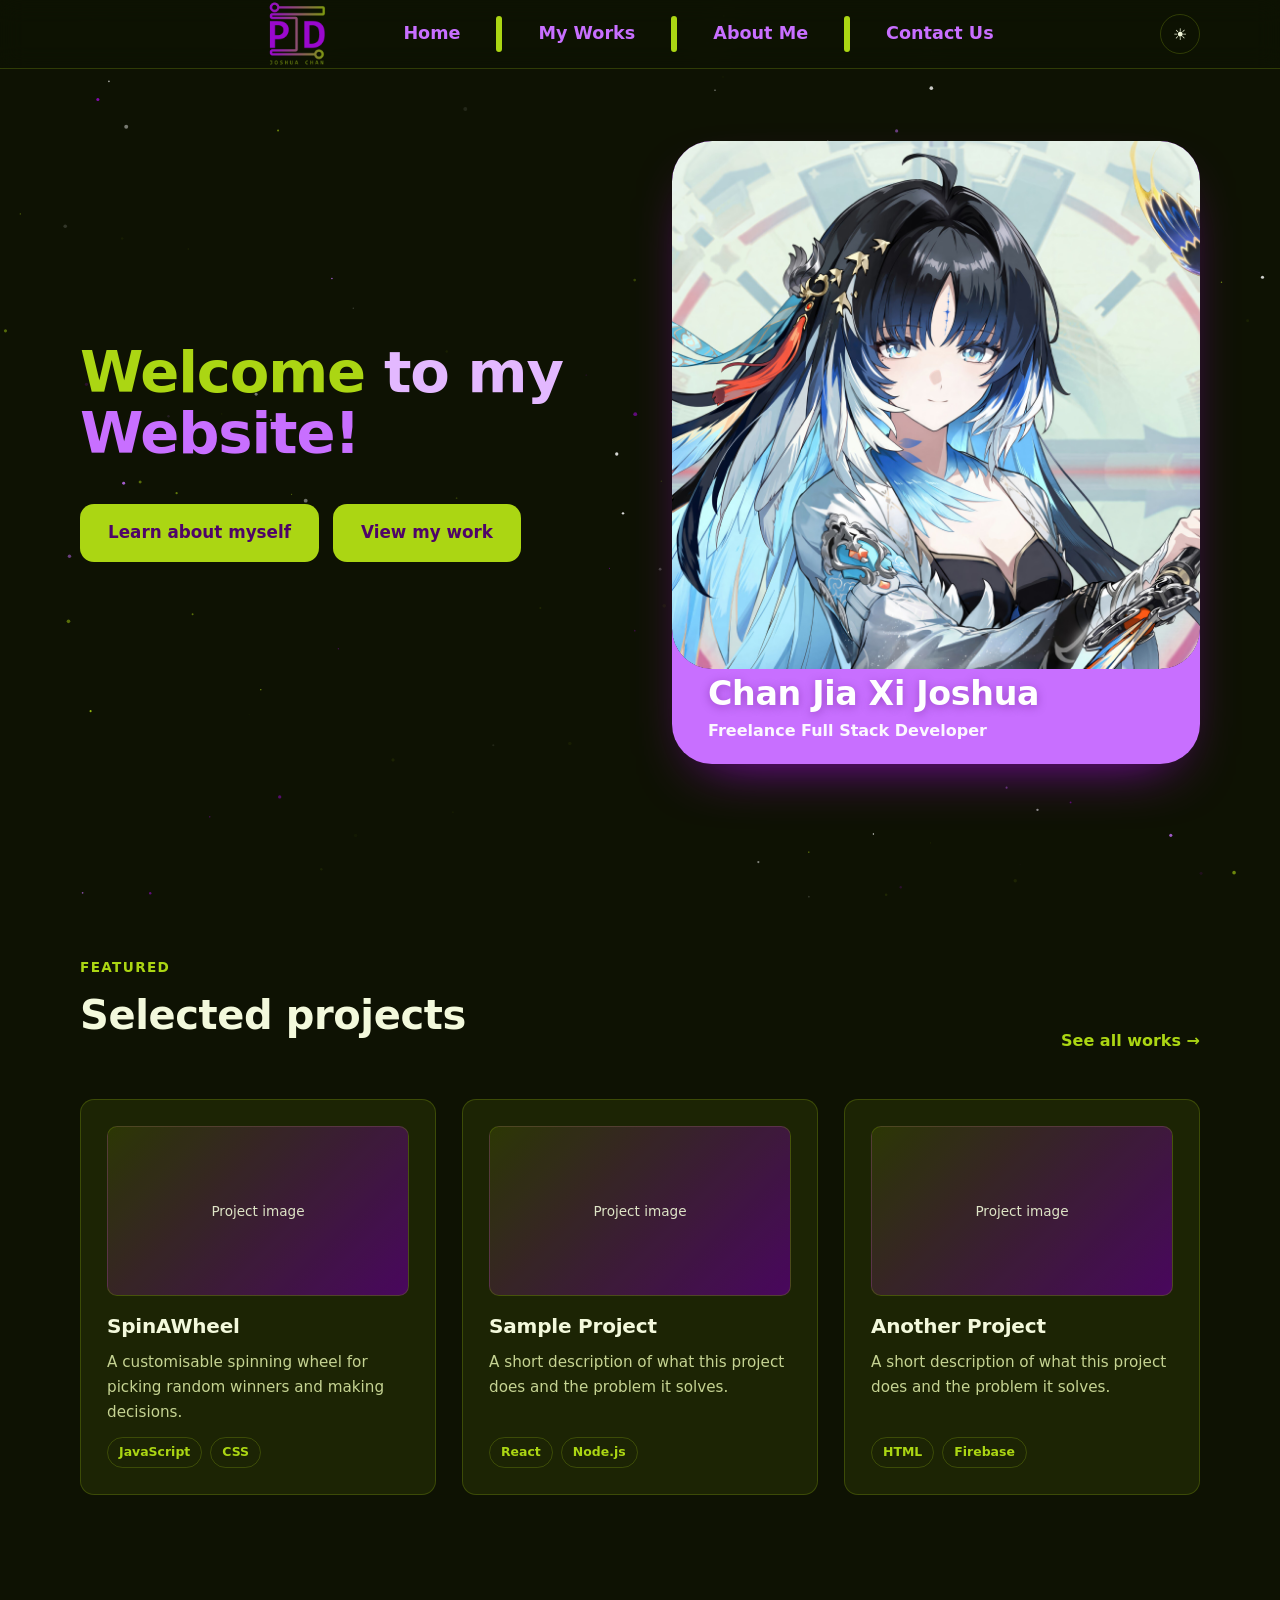
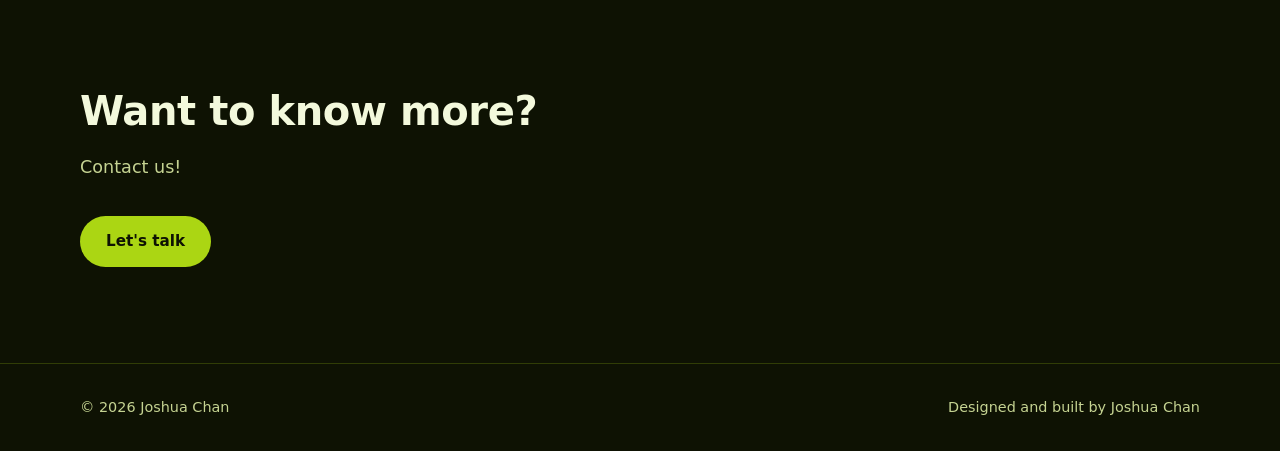
==== commit cd3c5268: "modified:   about.html 	modified:   contact.html 	new file:   images/Logo.png 	new file:   images/Sp" ====
--- a/index.html
+++ b/index.html
@@ -22,7 +22,7 @@
   <!-- To add a nav item, copy an <li> line below into every page. -->
   <header class="nav">
     <div class="container nav-inner">
-      <a href="index.html" class="logo">Joshua Chan</a>
+      <a href="index.html" class="logo" aria-label="Joshua Chan home"><img class="logo" src="images/Logo.png" alt="Joshua Chan"></a>
       <ul class="nav-links">
         <li><a href="index.html" data-page-link="home">Home</a></li>
         <li><a href="works.html" data-page-link="works">My Works</a></li>
--- a/styles.css
+++ b/styles.css
@@ -176,8 +176,8 @@
   height: var(--nav-height);
   display: flex;
   align-items: center;
-  justify-content: space-between;
-  gap: 16px;
+  justify-content: center;
+  gap: 24px;
 }
 
 .logo {
@@ -185,6 +185,18 @@
   font-size: 1.1rem;
   text-decoration: none;
   color: var(--accent);
+  flex: 0 0 auto;
+  display: flex;
+  align-items: center;
+}
+
+.logo img.logo {
+  display: block;
+  width: auto;
+  height: auto;
+  max-width: 180px;
+  max-height: calc(var(--nav-height) - -25px);
+  object-fit: contain;
 }
 
 .nav-links {
@@ -235,6 +247,10 @@
 }
 
 .theme-toggle {
+  position: absolute;
+  right: 0;
+  top: 50%;
+  transform: translateY(-50%);
   background: none;
   border: 1px solid var(--border);
   color: var(--text);
@@ -459,6 +475,14 @@
   color: var(--text);
   font-size: 0.85rem;
   opacity: 0.9;
+  overflow: hidden;
+}
+
+.card-thumb img {
+  width: 100%;
+  height: 100%;
+  object-fit: cover;
+  border-radius: inherit;
 }
 
 .tags {
@@ -705,7 +729,8 @@
     flex-wrap: wrap;
     justify-content: center;
   }
-  .logo { width: 100%; text-align: center; }
+  .logo { width: 100%; justify-content: center; text-align: center; }
+  .logo img.logo { max-height: 48px; }
   .nav-links { width: 100%; justify-content: center; flex-wrap: wrap; }
   .nav-links li a { padding: 6px 14px; font-size: 0.95rem; }
   .nav-links li + li::before { height: 26px; width: 5px; }
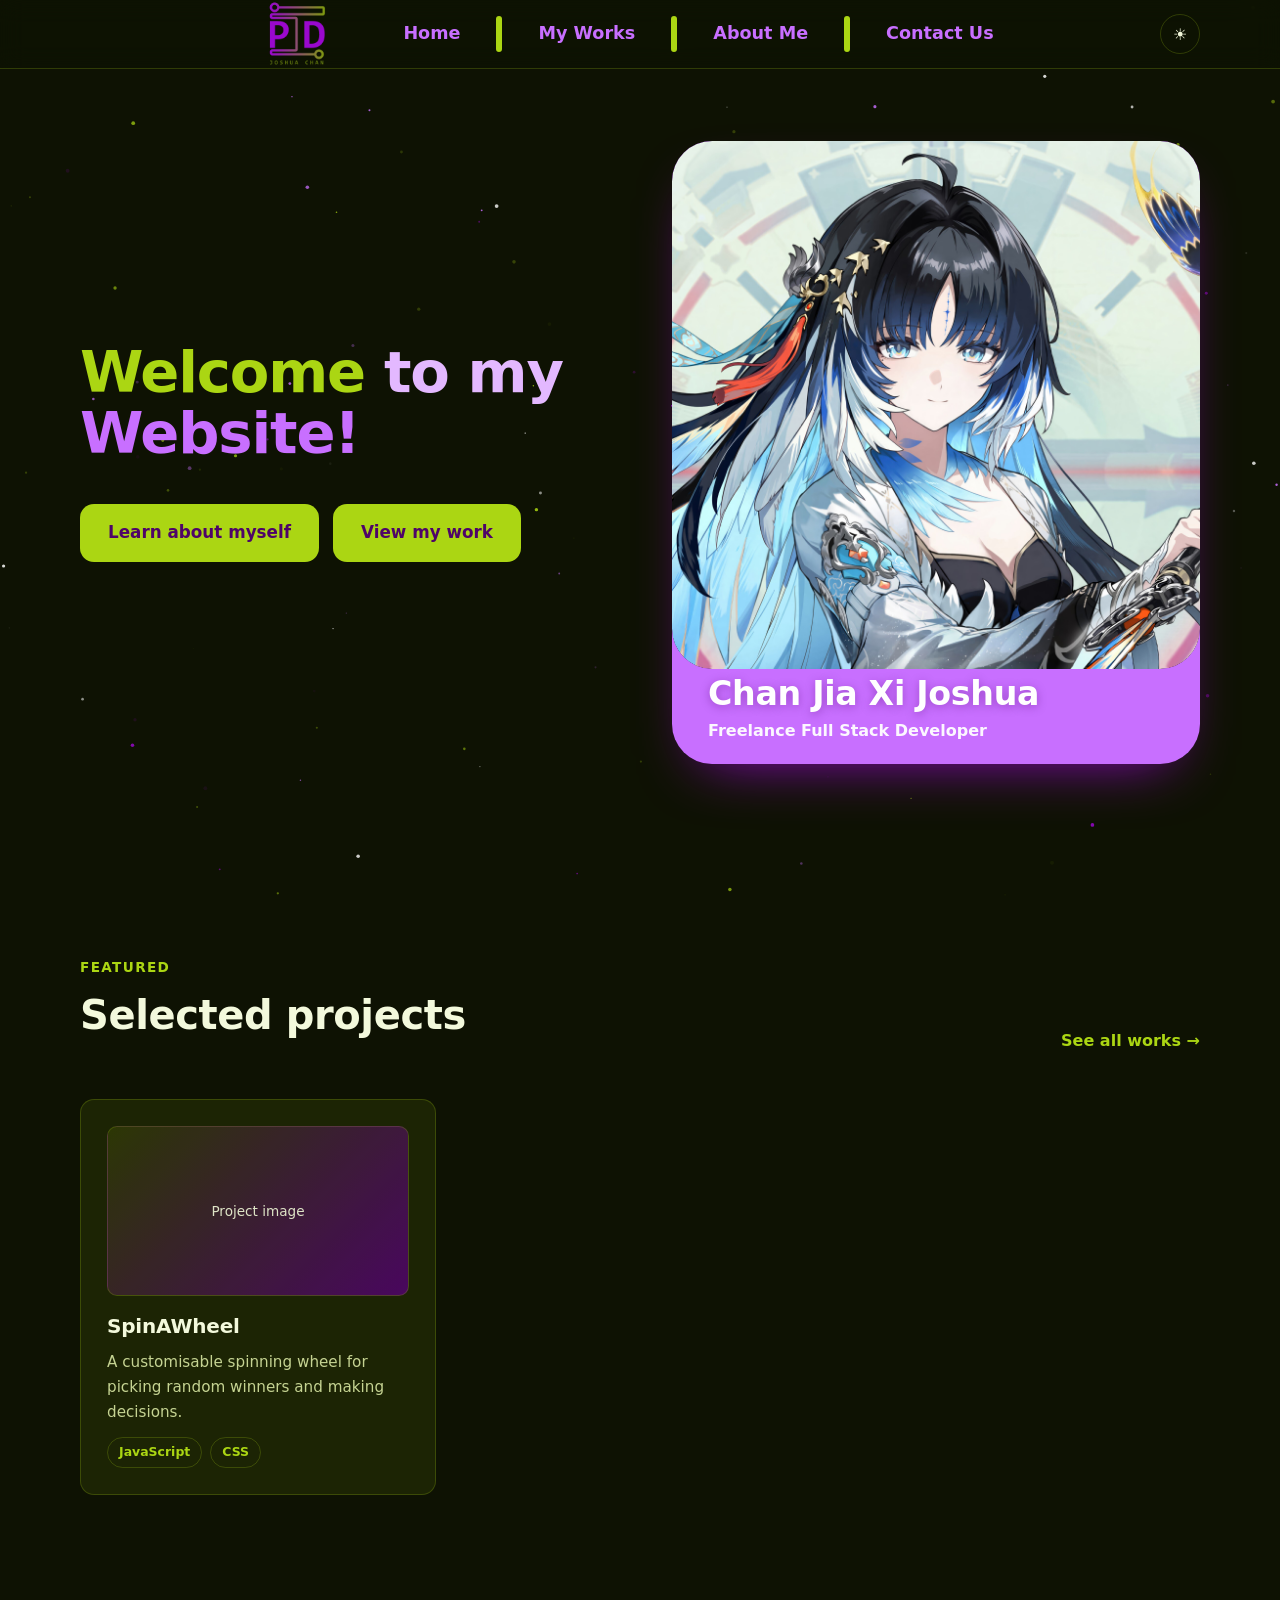
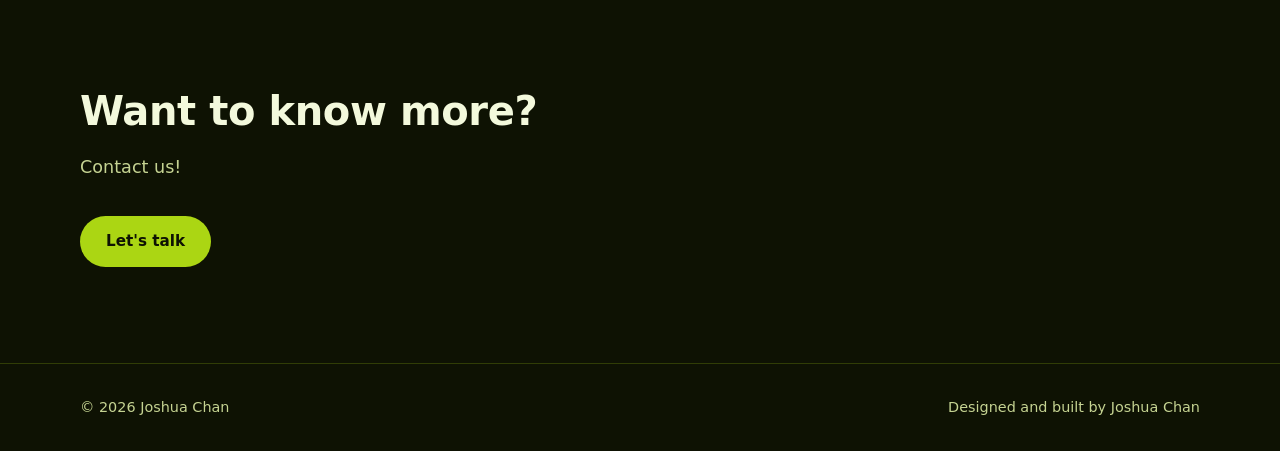
==== commit 2338a0cc: "2.0.1: Added SpinAWheel project page + footer changes" ====
--- a/index.html
+++ b/index.html
@@ -81,33 +81,15 @@
         <div class="grid" data-layout="three">
           <!-- PROJECT CARD: copy one card to add a project.
                Edit the name, description and tags. Link to the project page. -->
-          <a href="spinawheel.html" class="card">
+
+          <!-- Project 1: SpinAWheel-->
+          <a href="project-pages/spinawheel.html" class="card">
             <div class="card-thumb">Project image</div>
             <h3>SpinAWheel</h3>
             <p>A customisable spinning wheel for picking random winners and making decisions.</p>
             <div class="tags">
               <span class="tag">JavaScript</span>
               <span class="tag">CSS</span>
-            </div>
-          </a>
-
-          <a href="project-sample.html" class="card">
-            <div class="card-thumb">Project image</div>
-            <h3>Sample Project</h3>
-            <p>A short description of what this project does and the problem it solves.</p>
-            <div class="tags">
-              <span class="tag">React</span>
-              <span class="tag">Node.js</span>
-            </div>
-          </a>
-
-          <a href="project-sample.html" class="card">
-            <div class="card-thumb">Project image</div>
-            <h3>Another Project</h3>
-            <p>A short description of what this project does and the problem it solves.</p>
-            <div class="tags">
-              <span class="tag">HTML</span>
-              <span class="tag">Firebase</span>
             </div>
           </a>
         </div>
--- a/styles.css
+++ b/styles.css
@@ -613,6 +613,16 @@
 .project-body { max-width: 740px; }
 .project-body h2 { font-size: 1.6rem; margin-top: 44px; color: var(--accent); }
 .project-body p { color: var(--muted); margin-top: 12px; font-size: 1.02rem; }
+.project-body ul {
+  margin: 16px 0 0;
+  padding-left: 1.5rem;
+  color: var(--muted);
+}
+.project-body li {
+  padding-left: 0.35rem;
+  margin-bottom: 8px;
+}
+.project-body li::marker { color: var(--accent); }
 
 /* =====================================================
    ABOUT PAGE
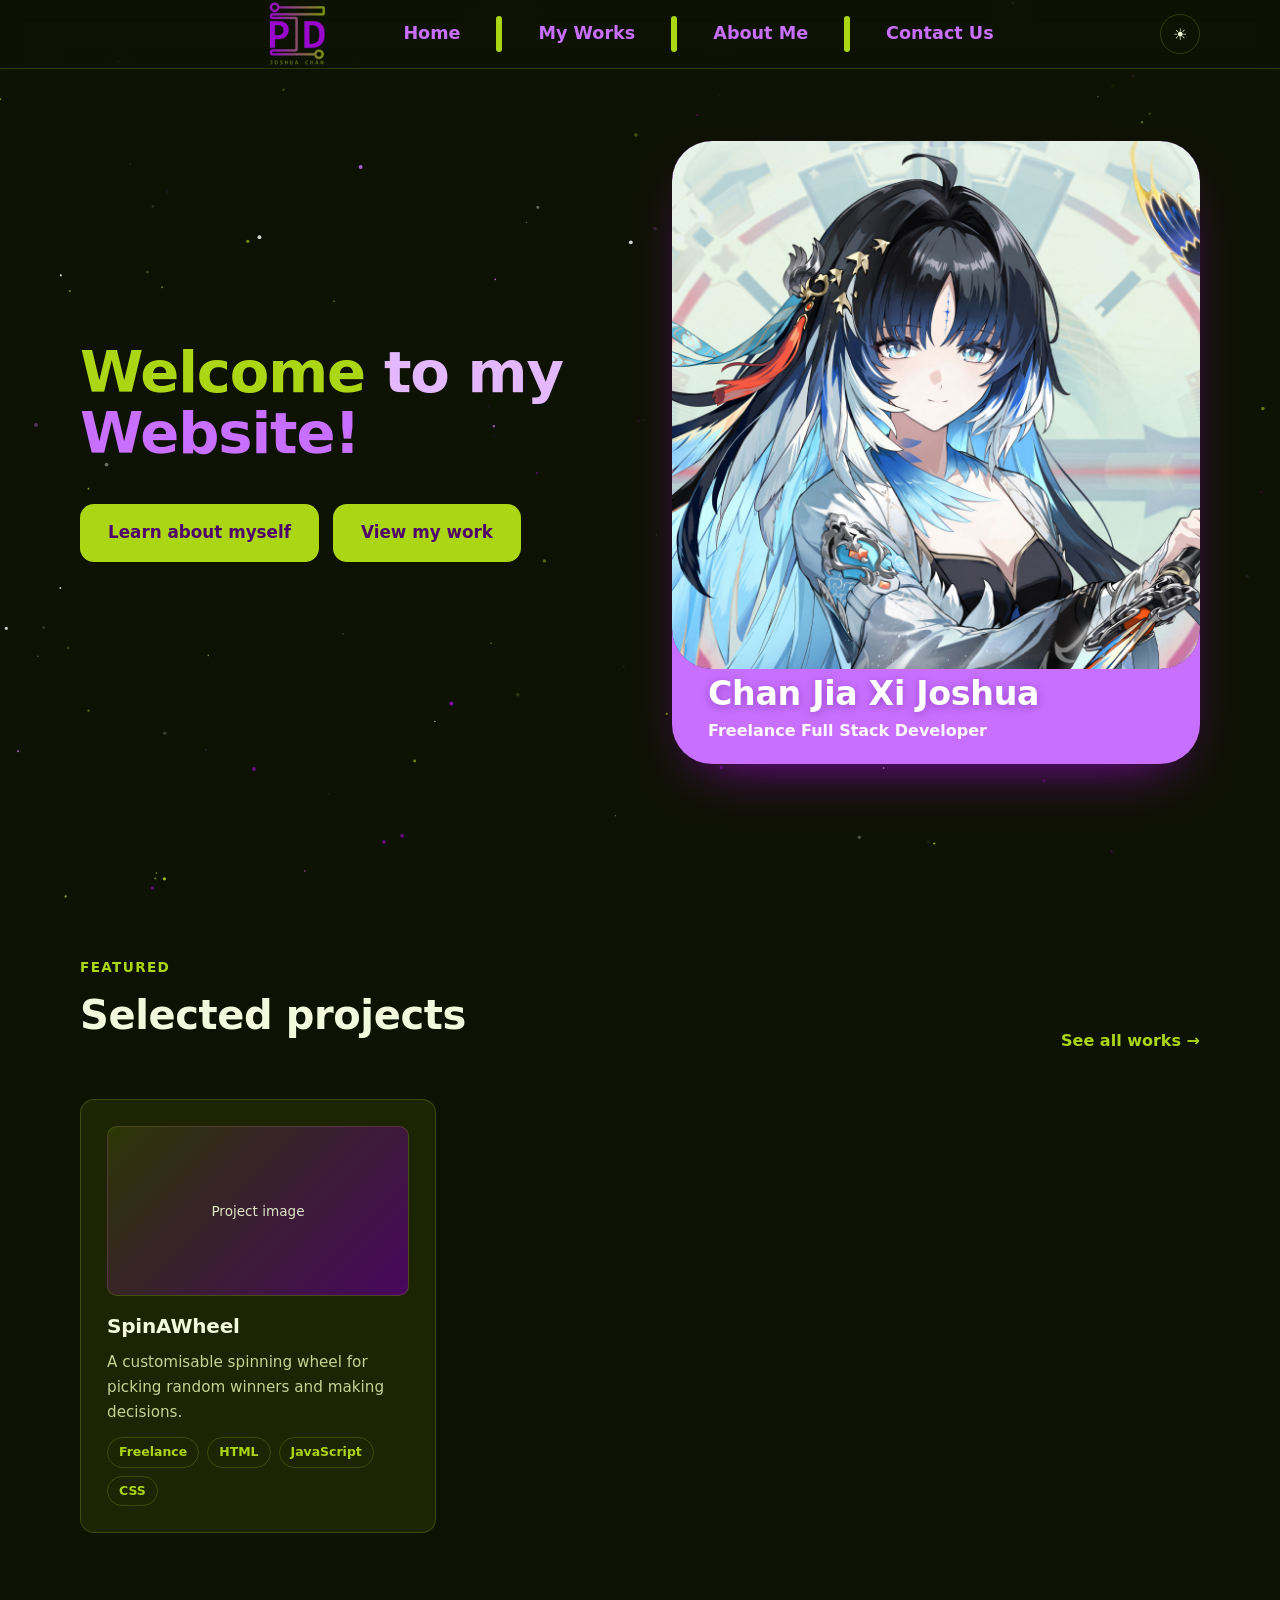
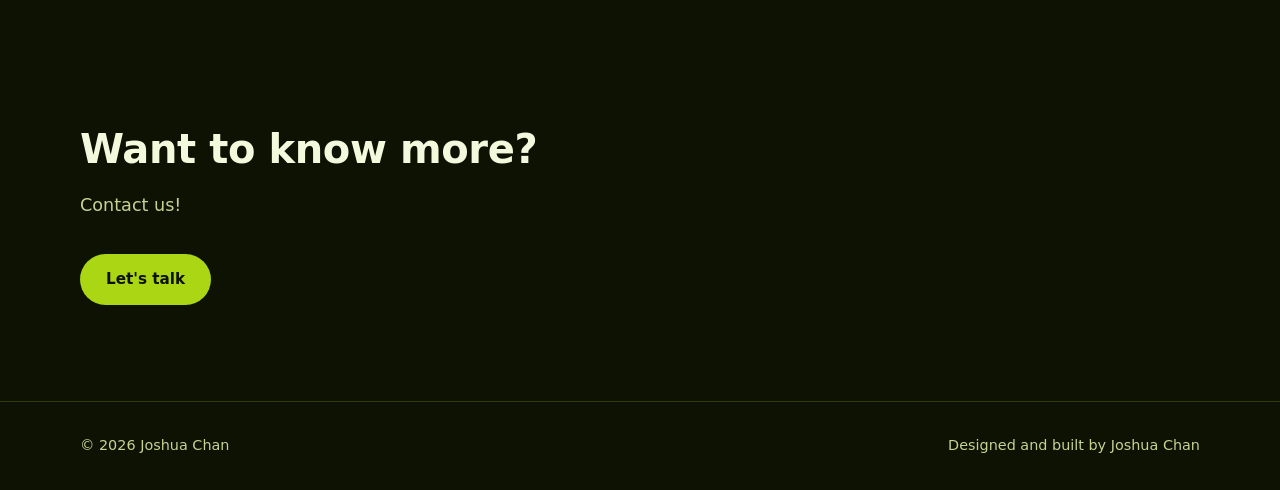
==== commit 3ac60200: "2.0.2: Added GitHub repos & application link + Tags update" ====
--- a/index.html
+++ b/index.html
@@ -88,6 +88,8 @@
             <h3>SpinAWheel</h3>
             <p>A customisable spinning wheel for picking random winners and making decisions.</p>
             <div class="tags">
+              <span class="tag">Freelance</span>
+              <span class="tag">HTML</span>
               <span class="tag">JavaScript</span>
               <span class="tag">CSS</span>
             </div>
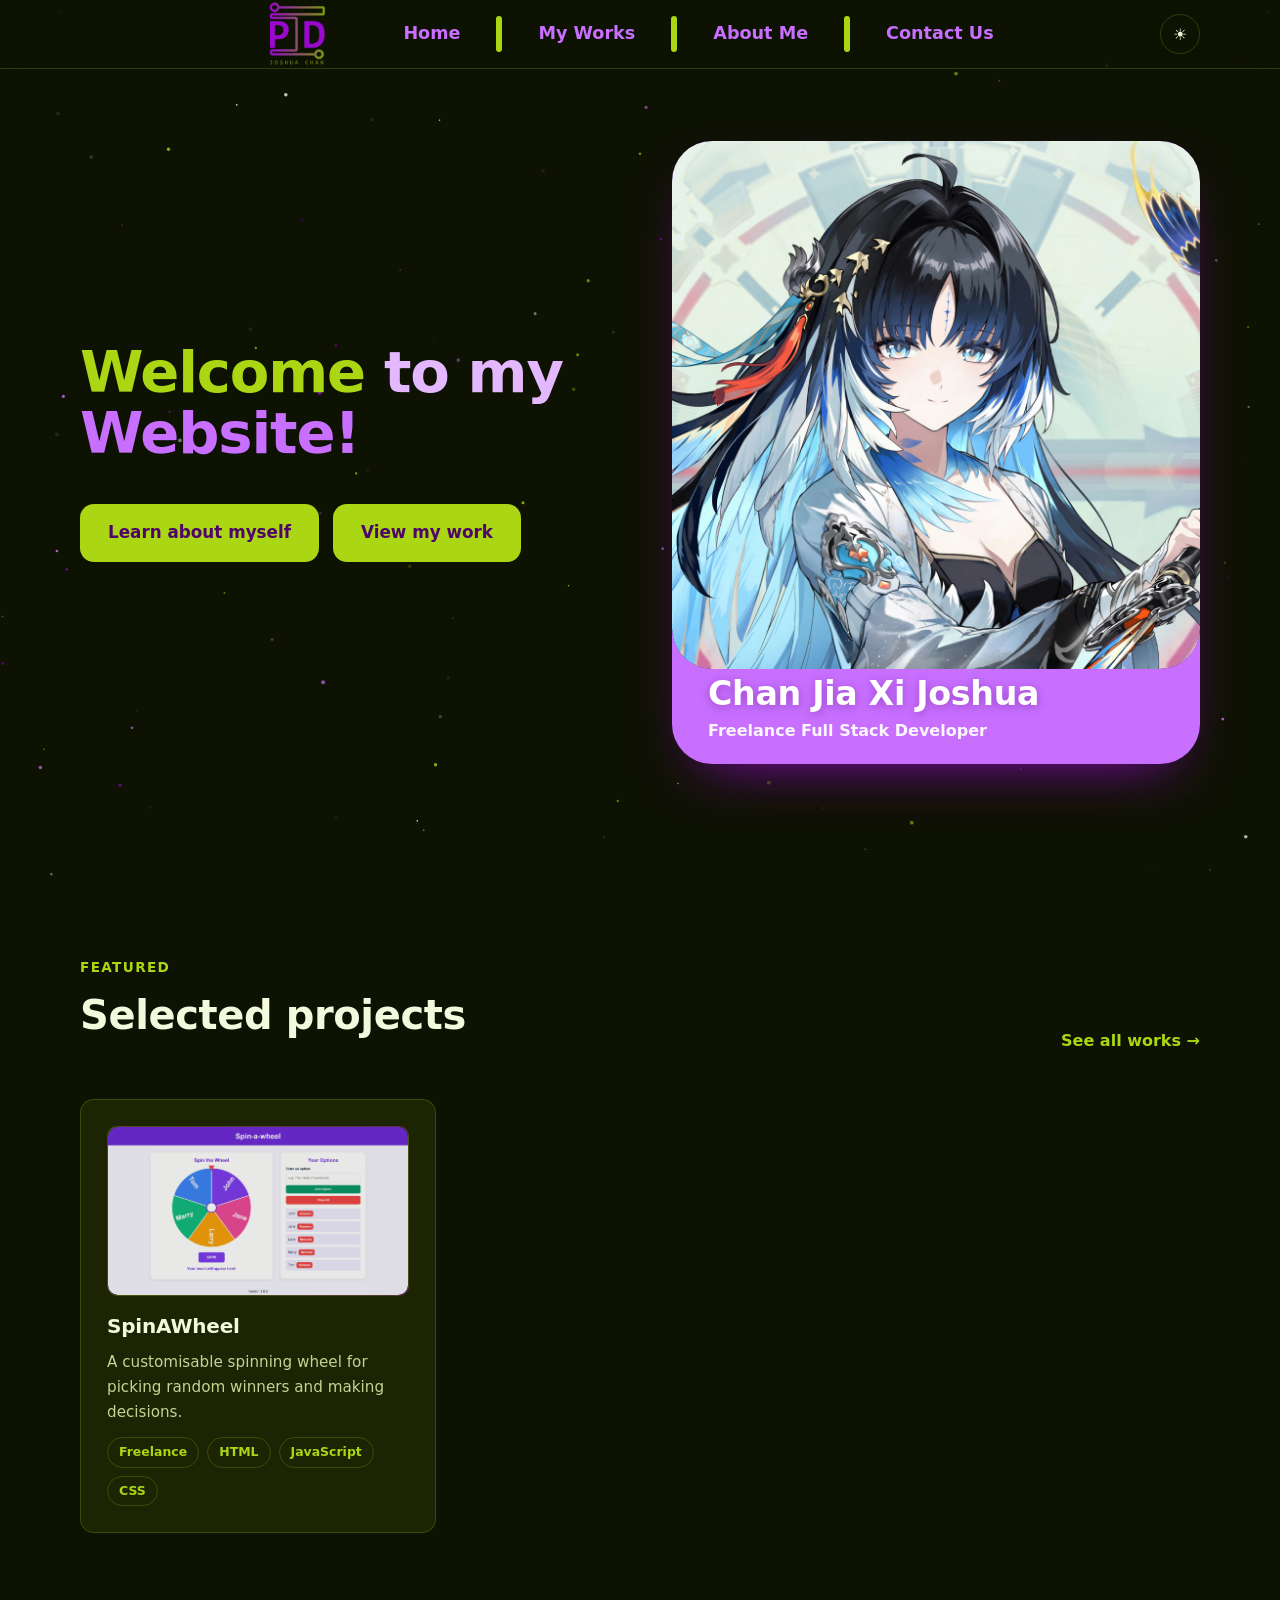
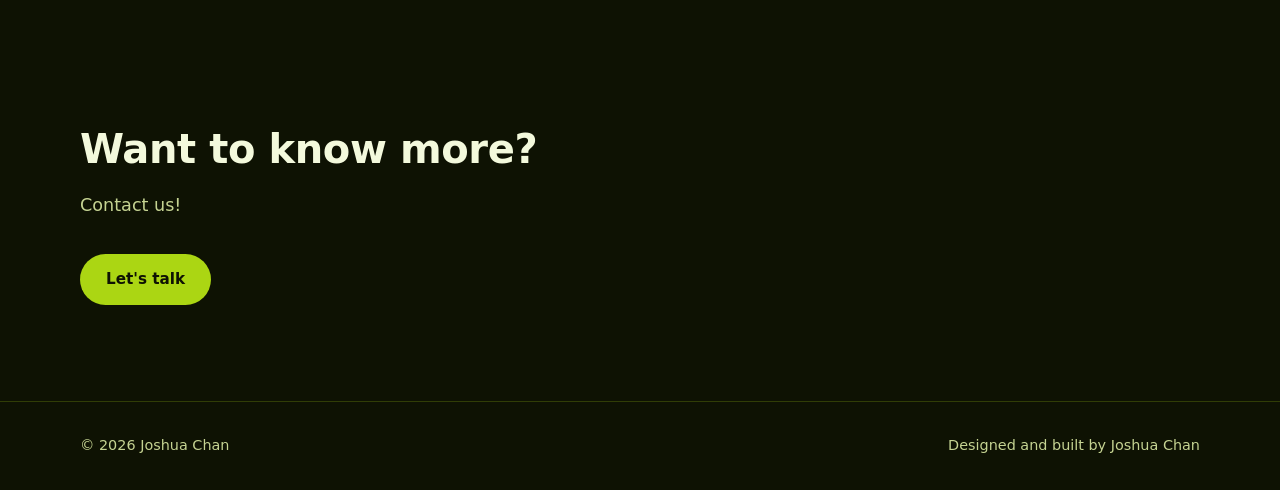
==== commit 8957cfa5: "2.0.3 Fixed image display issues surronding SpinAWheel project." ====
--- a/index.html
+++ b/index.html
@@ -84,7 +84,7 @@
 
           <!-- Project 1: SpinAWheel-->
           <a href="project-pages/spinawheel.html" class="card">
-            <div class="card-thumb">Project image</div>
+            <div class="card-thumb"><img src="images/SpinAWheel.png" alt="SpinAWheel project preview"></div>
             <h3>SpinAWheel</h3>
             <p>A customisable spinning wheel for picking random winners and making decisions.</p>
             <div class="tags">
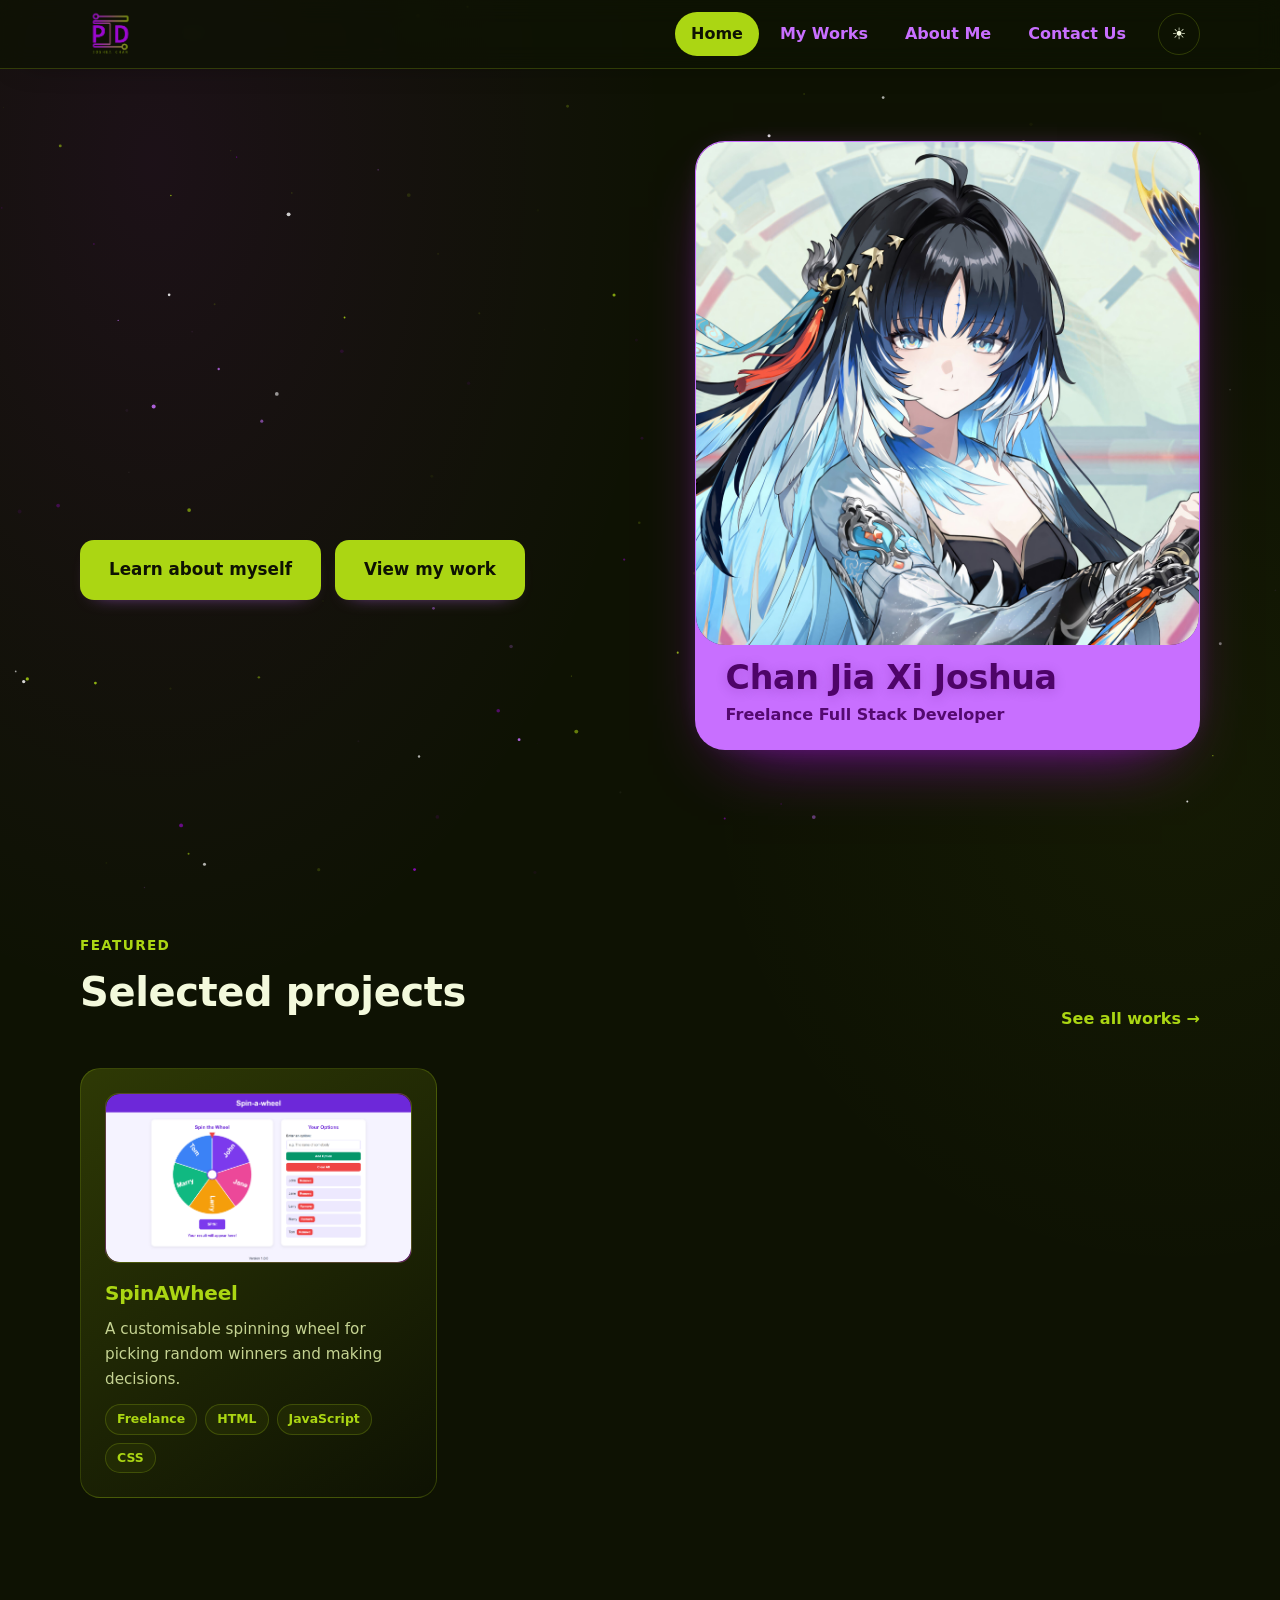
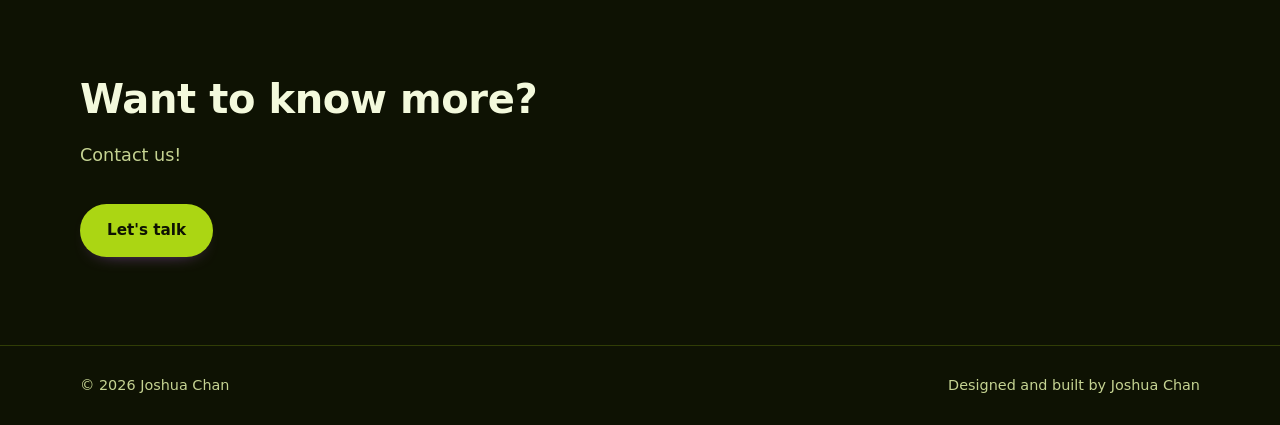
==== commit 27da87d6: "2.0.4: Enhanced homepage with terminal-style startup intro and improved hero section animations + up" ====
--- a/index.html
+++ b/index.html
@@ -13,6 +13,17 @@
   </script>
 </head>
 <body data-page="home">
+
+  <div id="boot-intro" class="boot-intro" aria-hidden="true">
+    <div class="boot-pixels"></div>
+    <div class="boot-console">
+      <p class="boot-prompt">&gt; <span class="boot-cursor"></span></p>
+      <p class="boot-line">&gt; INITIALIZING PORTFOLIO...</p>
+      <p class="boot-line">&gt; LOADING DEVELOPER PROFILE...</p>
+      <p class="boot-line">&gt; SKILLS: HTML CSS JAVASCRIPT REACT</p>
+      <p class="boot-line">&gt; STATUS: READY</p>
+    </div>
+  </div>
 
   <!-- Background layers: star field and flame cursor trail (do not edit) -->
   <canvas id="stars" aria-hidden="true"></canvas>
@@ -39,11 +50,29 @@
       <div class="container hero-grid">
 
         <div class="hero-text">
-          <!-- HEADLINE. Change the words in each span. -->
-          <h1>
-            <span class="hero-w1">Welcome</span>
-            <span class="hero-w2">to my</span>
-            <span class="hero-w3">Website!</span>
+          <!-- HEADLINE. Change the words in each slide. -->
+          <h1 class="hero-headline">
+            <span class="hero-slide hero-slide--intro">
+              <span class="hero-w1">Hello!</span>
+              <br>
+              <span class="hero-w2">I'm Joshua Chan</span>
+              <br>
+              <span class="hero-w3">A Passionate Developer</span>
+            </span>
+            <span class="hero-slide hero-slide--welcome">
+              <span class="hero-w4">Driven by Curiosity</span>
+              <br>
+              <span class="hero-w5">I Build Solutions</span>
+              <br>
+              <span class="hero-w6">in the Digital Space!</span>
+            </span>
+            <span class="hero-slide hero-slide--challenges">
+              <span class="hero-w7">My dreams, my learning, my skills...</span>
+              <br>
+              <span class="hero-w8">Growing through Challenges</span>
+              <br>
+              <span class="hero-w9">to become a Developer</span>
+            </span>
           </h1>
           <!-- BUTTONS. Change the labels and links. -->
           <div class="btn-row">
--- a/styles.css
+++ b/styles.css
@@ -40,20 +40,36 @@
   /* Theme tokens (dark is the default) */
   --bg: #0E1203;
   --surface: rgba(46, 57, 5, 0.45);
-  --surface-solid: #1C2404;
+  --surface-solid: var(--olive-dark);
   --text: #F3F9DC;
   --muted: #C5D392;
-  --accent: #ABD613;
-  --accent-2: #C86FFF;
+  --accent: var(--lime);
+  --accent-2: var(--lilac);
   --border: rgba(171, 214, 19, 0.22);
-  --btn-bg: #ABD613;
+  --btn-bg: var(--lime);
   --btn-text: #0E1203;
   --nav-bg: rgba(14, 18, 3, 0.78);
-  --nav-link: #C86FFF;
-  --hero-a: #ABD613;
-  --hero-b: #E3B8FF;
-  --hero-c: #C86FFF;
-  --photo-front: #2A0F38;
+  --nav-link: var(--lilac);
+  --ambient-a: rgba(154, 8, 206, 0.1);
+  --ambient-b: rgba(171, 214, 19, 0.045);
+  --boot-bg: var(--olive-dark);
+
+  --hero-a: var(--lime);
+  --hero-b: var(--lilac);
+  --hero-c: var(--purple);
+  --hero-sheen: #FFFFFF;
+  --hero-glow-soft: rgba(255, 255, 255, 0.55);
+  --hero-glow-strong: rgba(255, 255, 255, 0.9);
+  --hero-glow-wide: rgba(255, 255, 255, 0.35);
+
+  --hero-d: var(--lime);
+  --hero-e: var(--lilac);
+  --hero-f: var(--purple);
+
+  --hero-g: var(--lime);
+  --hero-h: var(--lilac);
+  --hero-i: var(--purple);
+  --photo-front: var(--plum);
 
   /* Layout */
   --max-width: 1120px;
@@ -68,17 +84,34 @@
   --surface-solid: #FFFFFF;
   --text: #1F2704;
   --muted: #4A5A0C;
-  --accent: #60770B;
-  --accent-2: #9A08CE;
+  --accent: var(--olive-2);
+  --accent-2: var(--purple);
   --border: rgba(46, 57, 5, 0.18);
-  --btn-bg: #4E0468;
+  --btn-bg: var(--plum);
   --btn-text: #FFFFFF;
   --nav-bg: rgba(246, 250, 230, 0.88);
-  --nav-link: #4E0468;
-  --hero-a: #7E9C0E;
-  --hero-b: #4E0468;
-  --hero-c: #9A08CE;
-  --photo-front: #F3DCFF;
+  --nav-link: var(--plum);
+  --ambient-a: rgba(154, 8, 206, 0.045);
+  --ambient-b: rgba(96, 119, 11, 0.04);
+  --boot-bg: var(--olive-dark);
+
+  --hero-a: var(--olive-2);
+  --hero-b: var(--plum);
+  --hero-c: var(--purple);
+
+  --hero-d: var(--olive-2);
+  --hero-e: var(--plum);
+  --hero-f: var(--purple);
+
+  --hero-g: var(--olive-2);
+  --hero-h: var(--plum);
+  --hero-i: var(--purple);
+  --hero-sheen: var(--plum);
+  --hero-glow-soft: rgba(78, 4, 104, 0.2);
+  --hero-glow-strong: rgba(78, 4, 104, 0.34);
+  --hero-glow-wide: rgba(78, 4, 104, 0.12);
+
+  --photo-front: var(--bg);
 }
 
 /* =====================================================
@@ -95,7 +128,10 @@
 body {
   font-family: "Lagu Sans", system-ui, -apple-system, "Segoe UI", sans-serif;
   font-weight: 400;
-  background: var(--bg);
+  background:
+    radial-gradient(ellipse at 12% 8%, var(--ambient-a), transparent 32rem),
+    radial-gradient(ellipse at 92% 38%, var(--ambient-b), transparent 30rem),
+    var(--bg);
   color: var(--text);
   line-height: 1.65;
   font-size: 16px;
@@ -108,6 +144,9 @@
 
 img { max-width: 100%; display: block; }
 a { color: inherit; }
+button, input, textarea { font: inherit; }
+button, a, input, textarea { -webkit-tap-highlight-color: transparent; }
+:focus-visible { outline: 3px solid var(--accent-2); outline-offset: 3px; }
 ::selection { background: var(--purple); color: #fff; }
 
 .container {
@@ -116,9 +155,14 @@
 }
 
 main { position: relative; z-index: 1; }
-section { padding: 96px 0; }
-
-h1, h2, h3 { font-weight: 700; line-height: 1.2; letter-spacing: -0.01em; }
+section { padding: 88px 0; }
+
+h1, h2, h3 {
+  font-weight: 700;
+  line-height: 1.2;
+  letter-spacing: -0.01em;
+  text-wrap: balance;
+}
 h1 { font-size: clamp(2.3rem, 5.5vw, 3.8rem); }
 h2 { font-size: clamp(1.75rem, 3.2vw, 2.5rem); margin-bottom: 16px; }
 h3 { font-size: 1.25rem; font-weight: 600; }
@@ -152,6 +196,122 @@
 }
 #stars { z-index: 0; }
 #flame { z-index: 9999; }
+
+/* Homepage startup terminal and pixel reveal */
+.boot-intro {
+  position: fixed;
+  inset: 0;
+  z-index: 10000;
+  display: grid;
+  place-items: center;
+  overflow: hidden;
+  background: var(--boot-bg);
+  animation: boot-fallback 0.2s linear 4.1s forwards;
+}
+.boot-intro.is-finished { display: none; }
+.boot-intro::before {
+  content: "";
+  position: absolute;
+  inset: 0;
+  z-index: 3;
+  pointer-events: none;
+  opacity: 0;
+  background: repeating-linear-gradient(
+    to bottom,
+    transparent 0 3px,
+    rgba(171, 214, 19, 0.12) 3px 4px
+  );
+}
+.boot-intro.is-glitching::before {
+  opacity: 1;
+  animation: boot-scan 0.3s steps(2, end);
+}
+.boot-console {
+  position: relative;
+  z-index: 2;
+  width: min(720px, calc(100% - 32px));
+  padding: clamp(20px, 4vw, 36px);
+  border: 1px solid rgba(171, 214, 19, 0.4);
+  border-radius: 16px;
+  background: rgba(14, 18, 3, 0.88);
+  box-shadow: 0 24px 80px rgba(0, 0, 0, 0.45), 0 0 34px -18px var(--lime);
+  color: var(--lime);
+  font-family: Consolas, "Courier New", monospace;
+  font-size: clamp(0.65rem, 1.6vw, 1rem);
+  line-height: 1.9;
+}
+.boot-prompt {
+  margin-bottom: 12px;
+  color: var(--lilac);
+}
+.boot-cursor {
+  display: inline-block;
+  width: 0.62em;
+  height: 1.05em;
+  vertical-align: -0.16em;
+  background: var(--lime);
+  animation: boot-cursor 0.75s steps(2, end) infinite;
+}
+.boot-line {
+  width: max-content;
+  max-width: 100%;
+  overflow: hidden;
+  white-space: nowrap;
+  clip-path: inset(0 100% 0 0);
+  animation: boot-type 0.46s steps(38, end) forwards;
+}
+.boot-line:nth-of-type(2) { animation-delay: 0.12s; }
+.boot-line:nth-of-type(3) { animation-delay: 0.62s; }
+.boot-line:nth-of-type(4) { animation-delay: 1.12s; }
+.boot-line:nth-of-type(5) { animation-delay: 1.62s; }
+.boot-pixels {
+  position: absolute;
+  inset: 0;
+  z-index: 1;
+  pointer-events: none;
+}
+.boot-pixel {
+  position: absolute;
+  background: var(--boot-bg);
+}
+.boot-intro.is-glitching .boot-console {
+  animation: boot-glitch 0.3s steps(2, end);
+}
+.boot-intro.is-dispersing {
+  background: transparent;
+}
+.boot-intro.is-dispersing .boot-console {
+  opacity: 0;
+  transform: scale(0.97);
+  transition: opacity 0.12s ease, transform 0.12s ease;
+}
+.boot-intro.is-dispersing .boot-pixel {
+  animation: boot-pixel-spread 0.8s var(--pixel-delay) cubic-bezier(0.2, 0.7, 0.25, 1) forwards;
+}
+@keyframes boot-fallback {
+  to { opacity: 0; visibility: hidden; }
+}
+@keyframes boot-cursor {
+  50% { opacity: 0; }
+}
+@keyframes boot-type {
+  to { clip-path: inset(0 0 0 0); }
+}
+@keyframes boot-scan {
+  50% { opacity: 0.35; }
+}
+@keyframes boot-glitch {
+  25% { transform: translateX(-4px); text-shadow: 4px 0 var(--purple); }
+  50% { transform: translateX(3px); text-shadow: -3px 0 var(--lime); }
+  75% { transform: translateX(-2px); text-shadow: 2px 0 var(--plum); }
+}
+@keyframes boot-pixel-spread {
+  to {
+    opacity: 0;
+    background: var(--pixel-color);
+    transform: translate(var(--pixel-x), var(--pixel-y)) scale(0.18);
+  }
+}
 
 /* =====================================================
    NAVIGATION
@@ -169,6 +329,7 @@
   backdrop-filter: blur(12px);
   -webkit-backdrop-filter: blur(12px);
   border-bottom: 1px solid var(--border);
+  box-shadow: 0 12px 32px -26px rgba(0, 0, 0, 0.8);
 }
 
 .nav-inner {
@@ -176,8 +337,9 @@
   height: var(--nav-height);
   display: flex;
   align-items: center;
-  justify-content: center;
-  gap: 24px;
+  justify-content: space-between;
+  padding-right: 58px;
+  gap: 20px;
 }
 
 .logo {
@@ -195,13 +357,14 @@
   width: auto;
   height: auto;
   max-width: 180px;
-  max-height: calc(var(--nav-height) - -25px);
+  max-height: calc(var(--nav-height) - 8px);
   object-fit: contain;
 }
 
 .nav-links {
   display: flex;
   align-items: center;
+  gap: 5px;
   list-style: none;
 }
 .nav-links li {
@@ -210,39 +373,40 @@
 }
 .nav-links li a {
   display: block;
-  padding: 0 36px;
+  padding: 9px 16px;
+  border-radius: 999px;
   text-decoration: none;
   color: var(--nav-link);
   font-weight: 600;
-  font-size: 1.1rem;
+  font-size: 1rem;
   white-space: nowrap;
-  transition: color 0.2s;
+  transition: color 0.2s, background-color 0.2s, transform 0.2s;
 }
 /* Lime divider bars between items */
 .nav-links li + li::before {
-  content: "";
-  width: 6px;
-  height: 36px;
-  border-radius: 999px;
-  background: var(--lime);
-  flex-shrink: 0;
-}
-.nav-links li a:hover { opacity: 0.8; }
+  display: none;
+}
+.nav-links li a:hover {
+  color: var(--text);
+  background: var(--surface);
+}
+.nav-links li a.active {
+  color: var(--btn-text);
+  background: var(--accent);
+}
 
 /* Current page: text breathes (gently grows and glows) */
 .nav-links li a.active {
-  animation: nav-breathe 2.8s ease-in-out infinite;
+  animation: nav-breathe 3.2s ease-in-out infinite;
 }
 @keyframes nav-breathe {
   0%, 100% {
     transform: scale(1);
-    opacity: 0.8;
-    text-shadow: 0 0 0 rgba(171, 214, 19, 0);
+    box-shadow: 0 0 0 0 rgba(171, 214, 19, 0);
   }
   50% {
-    transform: scale(1.06);
-    opacity: 1;
-    text-shadow: 0 0 14px rgba(171, 214, 19, 0.75);
+    transform: scale(1.025);
+    box-shadow: 0 0 18px -8px var(--accent);
   }
 }
 
@@ -254,15 +418,19 @@
   background: none;
   border: 1px solid var(--border);
   color: var(--text);
-  width: 40px;
-  height: 40px;
+  width: 42px;
+  height: 42px;
   border-radius: 50%;
   cursor: pointer;
   font-size: 1rem;
   flex-shrink: 0;
-  transition: border-color 0.2s;
-}
-.theme-toggle:hover { border-color: var(--accent); }
+  transition: color 0.2s, border-color 0.2s, background-color 0.2s, transform 0.2s;
+}
+.theme-toggle:hover {
+  border-color: var(--accent);
+  background: var(--surface);
+  transform: translateY(-50%) rotate(12deg);
+}
 
 /* =====================================================
    BUTTONS
@@ -273,7 +441,7 @@
   display: inline-block;
   padding: 13px 26px;
   border-radius: 999px;
-  border: none;
+  border: 1px solid transparent;
   background: var(--btn-bg);
   color: var(--btn-text);
   font: inherit;
@@ -281,9 +449,14 @@
   font-size: 0.95rem;
   text-decoration: none;
   cursor: pointer;
-  transition: transform 0.2s;
-}
-.btn:hover { transform: translateY(-1px); }
+  box-shadow: 0 8px 20px -16px var(--accent-2);
+  transition: transform 0.2s, box-shadow 0.25s, background-color 0.25s, color 0.25s;
+}
+.btn:hover {
+  transform: translateY(-2px);
+  box-shadow: 0 14px 26px -16px var(--accent-2);
+}
+.btn:active { transform: translateY(0); }
 
 .btn::before {
   content: "";
@@ -314,7 +487,14 @@
 .btn-outline {
   background: transparent;
   color: var(--text);
-  box-shadow: inset 0 0 0 1px var(--border);
+  border-color: var(--border);
+  box-shadow: none;
+}
+.btn-outline:hover {
+  color: var(--accent);
+  background: var(--surface);
+  border-color: var(--accent);
+  box-shadow: 0 10px 22px -18px var(--accent-2);
 }
 
 .btn-row {
@@ -332,55 +512,117 @@
 
 .hero-grid {
   display: grid;
-  grid-template-columns: 1fr 1fr;
-  gap: 64px;
+  grid-template-columns: minmax(0, 1.05fr) minmax(0, 0.95fr);
+  gap: 56px;
   align-items: center;
 }
 
 .hero h1 {
-  font-size: clamp(2.2rem, 4.6vw, 3.6rem);
+  font-size: clamp(2.2rem, 4.2vw, 3.4rem);
   font-weight: 700;
   line-height: 1.05;
   letter-spacing: -0.02em;
 }
-.hero-w1 { color: var(--hero-a); }
-.hero-w2 { color: var(--hero-b); }
-.hero-w3 { color: var(--hero-c); display: block; }
-
-.hero .btn-row { margin-top: 40px; }
+.hero-headline {
+  display: grid;
+  grid-template-columns: minmax(0, 1fr);
+  min-width: 0;
+}
+.hero-slide {
+  grid-area: 1 / 1;
+  align-self: center;
+  justify-self: stretch;
+  width: 100%;
+  min-width: 0;
+  visibility: hidden;
+  animation: hero-headline-cycle 42s ease-in-out infinite both;
+}
+.hero-slide--welcome {
+  animation-delay: 14s;
+}
+.hero-slide--challenges {
+  animation-delay: 28s;
+}
+@keyframes hero-headline-cycle {
+  0% { visibility: hidden; opacity: 0; transform: translateX(-2rem); }
+  0.001% { visibility: visible; opacity: 0; transform: translateX(-2rem); }
+  4.762% { visibility: visible; opacity: 1; transform: translateX(0); }
+  28.571% { visibility: visible; opacity: 1; transform: translateX(0); }
+  33.333% { visibility: hidden; opacity: 0; transform: translateX(2rem); }
+  100% { visibility: hidden; opacity: 0; transform: translateX(2rem); }
+}
+.hero-w1 { color: var(--hero-a); font-size: 1.5rem;}
+.hero-w2 { color: var(--hero-b); font-size: clamp(2.5rem, 4.2vw, 3.7rem);}
+.hero-w3 { color: var(--hero-c); font-size: 1.2rem; display: block; }
+.hero-w4 { color: var(--hero-d); font-size: 1.5rem;}
+.hero-w5 { color: var(--hero-e); font-size: clamp(2.5rem, 4.2vw, 3.7rem);}
+.hero-w6 { color: var(--hero-f); font-size: 1.5rem; display: block; }
+.hero-w7 { color: var(--hero-g); font-size: 1.5rem;}
+.hero-w8 { color: var(--hero-h); font-size: clamp(2.5rem, 4.2vw, 3.7rem);}
+.hero-w9 { color: var(--hero-i); font-size: 1.5rem; display: block; }
+.hero-headline .hero-slide > span {
+  display: inline-block;
+  line-height: 1.15;
+  padding-bottom: 0.12em;
+  background-image: linear-gradient(110deg, currentColor 0%, var(--hero-sheen) 28%, currentColor 54%, currentColor 100%);
+  background-size: 250% 100%;
+  background-clip: text;
+  -webkit-background-clip: text;
+  -webkit-text-fill-color: transparent;
+  animation: hero-text-gradient 4s linear infinite, hero-text-glow 2.8s ease-in-out infinite alternate;
+}
+.hero-headline .hero-slide > .hero-w3,
+.hero-headline .hero-slide > .hero-w6,
+.hero-headline .hero-slide > .hero-w9 { display: block; }
+@keyframes hero-text-gradient {
+  from { background-position: 100% 50%; }
+  to { background-position: -100% 50%; }
+}
+@keyframes hero-text-glow {
+  from { text-shadow: 0 0 4px var(--hero-glow-soft), 0 0 12px currentColor; }
+  to { text-shadow: 0 0 8px var(--hero-glow-strong), 0 0 24px currentColor, 0 0 36px var(--hero-glow-wide); }
+}
+
+.hero .btn-row { margin-top: 32px; }
 
 /* Lime pill buttons with plum text, as in the reference */
 .btn-lime {
-  background: var(--lime);
-  color: var(--plum);
+  background: var(--accent);
+  color: var(--btn-text);
   padding: 15px 28px;
   font-weight: 600;
   font-size: 1.05rem;
   border-radius: 14px;
 }
-.btn-lime:hover { opacity: 0.92; }
+.btn-lime:hover { filter: brightness(1.06); }
 
 /* Identity card: lilac back layer with a lighter front panel */
 .hero-card {
   position: relative;
   background: var(--lilac);
-  border-radius: 40px;
+  border: 1px solid rgba(200, 111, 255, 0.5);
+  border-radius: 30px;
   padding: 0 0 20px;
-  box-shadow: 0 24px 60px -30px var(--purple);
+  box-shadow: 0 28px 70px -38px var(--purple), 0 0 34px -24px var(--lilac);
+  transition: transform 0.3s ease, box-shadow 0.3s ease;
+}
+.hero-card:hover {
+  transform: translateY(-4px);
+  box-shadow: 0 34px 78px -38px var(--purple), 0 0 38px -22px var(--lilac);
 }
 
 .hero-photo-area {
   position: relative;
   aspect-ratio: 1 / 1;
   background: var(--photo-front);
-  border-radius: 40px 40px 40px 40px;
+  border-radius: 29px;
   overflow: hidden;
   margin: 0 0 5px;
   display: flex;
   align-items: center;
   justify-content: center;
   /* Keeps the front panel layered over the caption area */
-  clip-path: inset(0 0 0 0 round 40px);
+  clip-path: inset(0 0 0 0 round 29px);
 }
 .hero-photo-area img {
   position: absolute;
@@ -399,23 +641,23 @@
 .hero-caption {
   position: relative;
   z-index: 1;
-  padding: 0 36px;
-  color: #FFFFFF;
+  padding: 8px 30px 0;
+  color: var(--plum);
 }
 .hero-caption h2 {
   font-size: clamp(1.4rem, 2.6vw, 2.1rem);
   font-weight: 700;
   margin-bottom: 4px;
-  text-shadow: 0 2px 10px rgba(78, 4, 104, 0.35);
+  text-shadow: 0 2px 12px rgba(78, 4, 104, 0.22);
 }
 .hero-caption p {
   font-size: 1rem;
   font-weight: 600;
-  color: #FFFFFF;
+  color: var(--plum);
   opacity: 0.95;
 }
 
-.page-hero { padding: 72px 0 40px; }
+.page-hero { padding: 76px 0 44px; }
 .page-hero h1 { font-size: clamp(2.2rem, 5vw, 3.4rem); }
 
 /* =====================================================
@@ -424,7 +666,7 @@
    ===================================================== */
 .grid {
   display: grid;
-  gap: 26px;
+  gap: 24px;
   grid-template-columns: repeat(3, 1fr);
 }
 .grid[data-layout="two"] { grid-template-columns: repeat(2, 1fr); }
@@ -445,36 +687,37 @@
 
 .card {
   position: relative;
-  background: var(--surface-solid);
+  background: linear-gradient(145deg, var(--surface-solid), var(--bg));
   border: 1px solid var(--border);
-  border-radius: var(--radius);
-  padding: 26px;
+  border-radius: 20px;
+  padding: 24px;
   text-decoration: none;
   display: flex;
   flex-direction: column;
   gap: 12px;
-  transition: transform 0.25s ease, border-color 0.25s, box-shadow 0.25s;
+  transition: transform 0.25s ease, border-color 0.25s, box-shadow 0.25s, background-color 0.25s;
   will-change: transform;
 }
 .card:hover {
-  transform: perspective(900px) rotateX(var(--rx, 0deg)) rotateY(var(--ry, 0deg)) scale(1.04);
+  transform: perspective(900px) rotateX(var(--rx, 0deg)) rotateY(var(--ry, 0deg)) scale(1.025);
   border-color: var(--accent);
-  box-shadow: 0 18px 40px -18px var(--accent-2);
-}
+  box-shadow: 0 22px 48px -24px var(--accent-2);
+}
+.card h3 { color: var(--accent); }
 .card p { color: var(--muted); font-size: 0.95rem; }
 
 .card-thumb {
   height: 170px;
-  border-radius: 10px;
+  border-radius: 14px;
   background: linear-gradient(135deg, var(--olive-dark), var(--plum));
   border: 1px solid var(--border);
   margin-bottom: 6px;
   display: flex;
   align-items: center;
   justify-content: center;
-  color: var(--text);
+  color: #F3F9DC;
   font-size: 0.85rem;
-  opacity: 0.9;
+  opacity: 1;
   overflow: hidden;
 }
 
@@ -497,8 +740,11 @@
   padding: 4px 11px;
   border-radius: 999px;
   border: 1px solid var(--border);
+  background: var(--surface);
   color: var(--accent);
-}
+  transition: color 0.2s, background-color 0.2s, border-color 0.2s;
+}
+.card:hover .tag { border-color: var(--accent); }
 
 .section-head {
   display: flex;
@@ -506,14 +752,24 @@
   align-items: flex-end;
   flex-wrap: wrap;
   gap: 16px;
-  margin-bottom: 44px;
+  margin-bottom: 36px;
 }
 .text-link {
   color: var(--accent);
   font-weight: 600;
   text-decoration: none;
 }
-.text-link:hover { text-decoration: underline; }
+.text-link {
+  display: inline-flex;
+  align-items: center;
+  gap: 6px;
+  transition: color 0.2s, transform 0.2s;
+}
+.text-link:hover {
+  color: var(--accent-2);
+  text-decoration: underline;
+  transform: translateX(3px);
+}
 
 /* =====================================================
    MY WORKS PAGE: dashboard, search, layout switcher
@@ -524,9 +780,10 @@
   gap: 16px;
   padding: 16px 24px;
   border-radius: var(--radius);
-  background: var(--surface);
+  background: linear-gradient(135deg, var(--surface), transparent);
   border: 1px solid var(--border);
-  margin-top: 32px;
+  margin-top: 28px;
+  box-shadow: 0 16px 38px -32px var(--accent-2);
 }
 .dash-num {
   font-size: 2.4rem;
@@ -541,26 +798,27 @@
   gap: 14px;
   flex-wrap: wrap;
   align-items: center;
-  margin: 40px 0 32px;
+  margin: 32px 0 28px;
 }
 
 .search {
   flex: 1;
   min-width: 240px;
   padding: 13px 20px;
-  border-radius: 999px;
+  border-radius: 14px;
   border: 1px solid var(--border);
   background: var(--surface-solid);
   color: var(--text);
   font: inherit;
+  transition: border-color 0.2s, box-shadow 0.2s;
 }
 .search::placeholder { color: var(--muted); }
-.search:focus { outline: 2px solid var(--accent); outline-offset: 2px; }
+.search:focus { border-color: var(--accent); box-shadow: 0 0 0 3px var(--border); }
 
 .layout-switch {
   display: inline-flex;
   border: 1px solid var(--border);
-  border-radius: 999px;
+  border-radius: 14px;
   overflow: hidden;
 }
 .layout-switch button {
@@ -572,13 +830,14 @@
   font-weight: 600;
   padding: 11px 16px;
   cursor: pointer;
-  transition: background 0.2s, color 0.2s;
+  transition: background 0.2s, color 0.2s, transform 0.2s;
 }
 .layout-switch button + button { border-left: 1px solid var(--border); }
 .layout-switch button.active {
   background: var(--accent);
-  color: var(--bg);
-}
+  color: var(--btn-text);
+}
+.layout-switch button:hover:not(.active) { color: var(--accent); }
 
 .no-results { color: var(--muted); margin-top: 24px; }
 
@@ -588,25 +847,35 @@
 .back-link {
   display: inline-block;
   margin-bottom: 26px;
+  padding: 8px 12px;
+  margin-left: -12px;
+  border-radius: 999px;
   color: var(--muted);
   text-decoration: none;
   font-size: 0.95rem;
-}
-.back-link:hover { color: var(--accent); }
-
-.project-hero { padding: 96px 0 40px; }
+  transition: color 0.2s, background-color 0.2s, transform 0.2s;
+}
+.back-link:hover {
+  color: var(--accent);
+  background: var(--surface);
+  transform: translateX(-3px);
+}
+
+.project-hero { padding: 76px 0 40px; }
 .project-hero .meta { color: var(--muted); margin-top: 12px; }
 
 .project-image {
   height: 380px;
-  border-radius: var(--radius);
+  border-radius: 20px;
   background: linear-gradient(135deg, var(--olive-dark), var(--plum));
   border: 1px solid var(--border);
-  margin-bottom: 60px;
+  margin-bottom: 44px;
   display: flex;
   align-items: center;
   justify-content: center;
-  color: var(--text);
+  color: #F3F9DC;
+  overflow: hidden;
+  box-shadow: 0 24px 60px -38px var(--accent-2);
 }
 .project-image img { width: 100%; height: 100%; object-fit: cover; border-radius: inherit; }
 
@@ -635,19 +904,19 @@
 
 .timeline {
   list-style: none;
-  border-left: 2px solid var(--border);
-  padding-left: 28px;
-}
-.timeline li { position: relative; margin-bottom: 32px; }
+  border-left: 2px solid var(--accent);
+  padding-left: 30px;
+}
+.timeline li { position: relative; margin-bottom: 30px; }
 .timeline li::before {
   content: "";
   position: absolute;
-  left: -36px;
-  top: 6px;
+  left: -38px;
+  top: 5px;
   width: 12px;
   height: 12px;
   border-radius: 50%;
-  background: var(--accent-2);
+  background: var(--accent);
   box-shadow: 0 0 0 4px var(--bg);
 }
 .timeline strong { display: block; font-weight: 600; }
@@ -658,21 +927,33 @@
   display: inline-flex;
   align-items: center;
   gap: 8px;
-  padding: 9px 16px;
+  padding: 10px 16px;
   border-radius: 999px;
   border: 1px solid var(--border);
   background: var(--surface-solid);
   font-size: 0.93rem;
   font-weight: 600;
-  transition: border-color 0.2s;
-}
-.skill:hover { border-color: var(--accent); }
+  transition: border-color 0.2s, color 0.2s, background-color 0.2s, transform 0.2s;
+}
+.skill:hover {
+  border-color: var(--accent);
+  color: var(--accent);
+  background: var(--surface);
+  transform: translateY(-2px);
+}
 .skill img { width: 18px; height: 18px; }
 
 /* =====================================================
    CONTACT PAGE
    ===================================================== */
-.contact-form { display: grid; gap: 18px; }
+.contact-form {
+  display: grid;
+  gap: 18px;
+  padding: 28px;
+  border: 1px solid var(--border);
+  border-radius: 20px;
+  background: linear-gradient(145deg, var(--surface), transparent);
+}
 .contact-form label {
   display: grid;
   gap: 8px;
@@ -682,25 +963,27 @@
 .contact-form input,
 .contact-form textarea {
   padding: 13px 16px;
-  border-radius: 10px;
+  border-radius: 12px;
   border: 1px solid var(--border);
   background: var(--surface-solid);
   color: var(--text);
   font: inherit;
   font-weight: 400;
+  transition: border-color 0.2s, box-shadow 0.2s, background-color 0.2s;
 }
 .contact-form textarea { min-height: 150px; resize: vertical; }
 .contact-form input:focus,
 .contact-form textarea:focus {
-  outline: 2px solid var(--accent);
-  outline-offset: 1px;
+  outline: none;
+  border-color: var(--accent);
+  box-shadow: 0 0 0 3px var(--border);
 }
 
 .social-links {
   display: flex;
   gap: 14px;
   flex-wrap: wrap;
-  margin-top: 28px;
+  margin-top: 24px;
 }
 
 /* =====================================================
@@ -710,7 +993,7 @@
   position: relative;
   z-index: 1;
   border-top: 1px solid var(--border);
-  padding: 32px 0;
+  padding: 28px 0;
   color: var(--muted);
   font-size: 0.9rem;
 }
@@ -735,16 +1018,16 @@
 
   .nav-inner {
     height: auto;
-    padding: 14px 0 10px;
+    padding: 10px 0;
     flex-wrap: wrap;
     justify-content: center;
   }
   .logo { width: 100%; justify-content: center; text-align: center; }
-  .logo img.logo { max-height: 48px; }
-  .nav-links { width: 100%; justify-content: center; flex-wrap: wrap; }
-  .nav-links li a { padding: 6px 14px; font-size: 0.95rem; }
-  .nav-links li + li::before { height: 26px; width: 5px; }
-  .theme-toggle { position: absolute; top: 14px; right: 0; }
+  .logo img.logo { max-height: 42px; }
+  .nav-links { width: 100%; justify-content: center; flex-wrap: wrap; gap: 2px; }
+  .nav-links li a { padding: 7px 12px; font-size: 0.9rem; }
+  .theme-toggle { position: absolute; top: 12px; right: 0; transform: none; }
+  .theme-toggle:hover { transform: rotate(12deg); }
 
   .grid,
   .grid[data-layout="two"],
@@ -757,9 +1040,20 @@
   .layout-switch { width: 100%; }
   .layout-switch button { flex: 1; }
   .hero { padding: 56px 0 72px; }
-  .hero-grid { grid-template-columns: 1fr; gap: 56px; }
-  .hero-card { padding-bottom: 110px; }
-  .hero-photo-area { margin-bottom: -56px; }
+  .hero-grid { grid-template-columns: minmax(0, 1fr); gap: 44px; }
+  .hero-card { padding-bottom: 20px; }
+  .hero-photo-area { margin-bottom: 5px; }
+  .hero-caption { padding: 8px 24px 0; }
+  .contact-form { padding: 22px; }
+}
+
+@media (max-width: 460px) {
+  .nav-links {
+    display: grid;
+    grid-template-columns: repeat(2, max-content);
+    justify-content: center;
+    gap: 2px 6px;
+  }
 }
 
 @media (prefers-reduced-motion: reduce) {
@@ -770,5 +1064,7 @@
     animation: none !important;
     scroll-behavior: auto !important;
   }
-}
-
+  .boot-intro { display: none; }
+  .hero-slide--intro { visibility: visible; opacity: 1; transform: none; }
+}
+
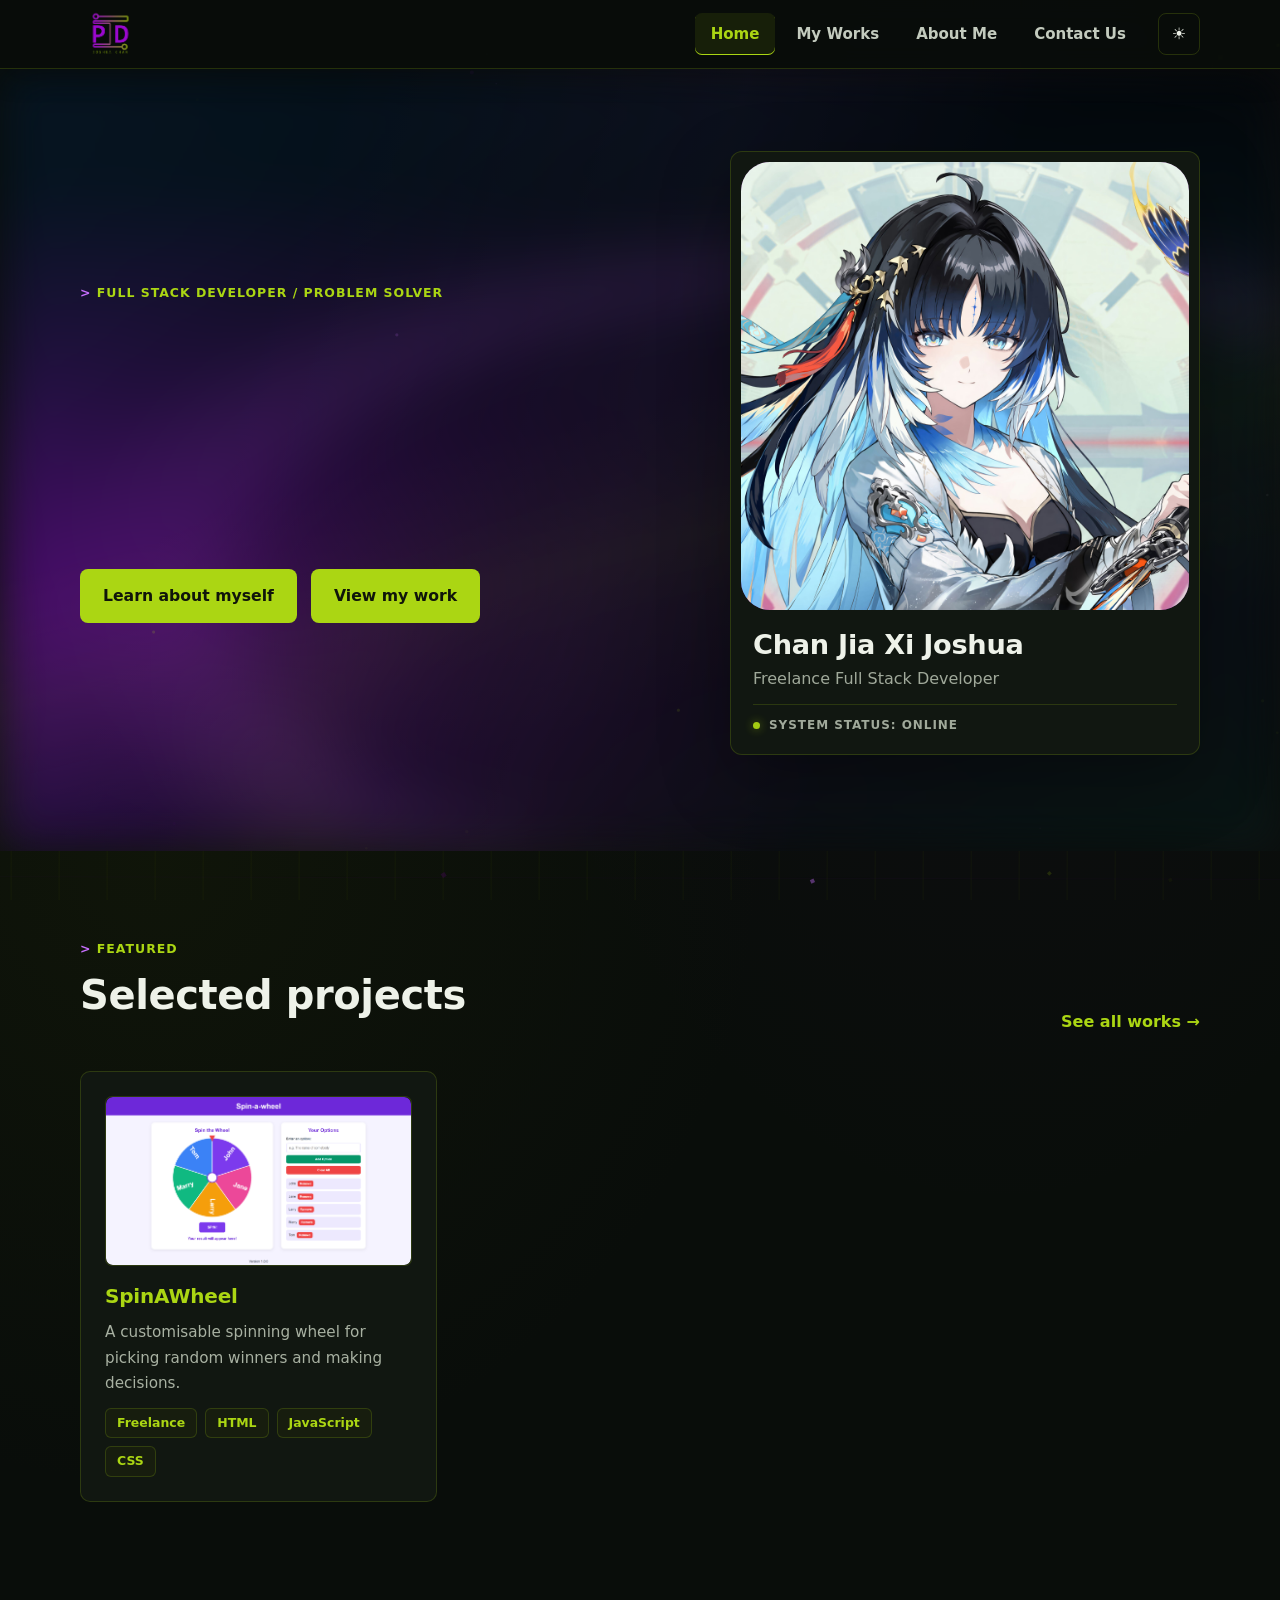
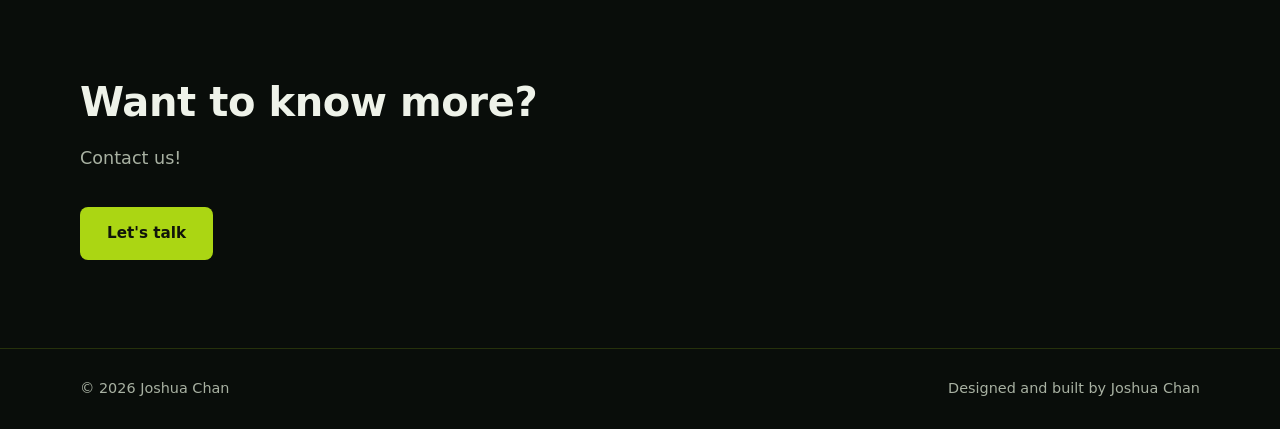
==== commit 4efb5642: "2.0.5: Enhance homepage with new hero section text, improved dark mode button, and updated styles fo" ====
--- a/index.html
+++ b/index.html
@@ -40,7 +40,7 @@
         <li><a href="about.html" data-page-link="about">About Me</a></li>
         <li><a href="contact.html" data-page-link="contact">Contact Us</a></li>
       </ul>
-      <button class="theme-toggle" aria-label="Toggle dark mode"></button>
+      <button class="theme-toggle" type="button" aria-label="Toggle dark mode"></button>
     </div>
   </header>
 
@@ -50,6 +50,7 @@
       <div class="container hero-grid">
 
         <div class="hero-text">
+          <p class="eyebrow hero-kicker">Full Stack Developer / Problem Solver</p>
           <!-- HEADLINE. Change the words in each slide. -->
           <h1 class="hero-headline">
             <span class="hero-slide hero-slide--intro">
@@ -84,12 +85,13 @@
         <!-- IDENTITY CARD. To add your photo, save it as photo.jpg in this folder. -->
         <div class="hero-card">
           <div class="hero-photo-area">
-            <img src="images/test.jpg"/>
+            <img src="images/test.jpg" alt="Portrait of Joshua Chan" />
           </div>
           <!-- CAPTION. Edit your name and title here. -->
           <div class="hero-caption">
             <h2>Chan Jia Xi Joshua</h2>
             <p>Freelance Full Stack Developer</p>
+            <p class="hero-status"><span aria-hidden="true"></span>SYSTEM STATUS: ONLINE</p>
           </div>
         </div>
 
--- a/styles.css
+++ b/styles.css
@@ -38,20 +38,20 @@
   --plum: #4E0468;
 
   /* Theme tokens (dark is the default) */
-  --bg: #0E1203;
-  --surface: rgba(46, 57, 5, 0.45);
-  --surface-solid: var(--olive-dark);
-  --text: #F3F9DC;
-  --muted: #C5D392;
+  --bg: #090D0A;
+  --surface: rgba(46, 57, 5, 0.22);
+  --surface-solid: #111711;
+  --text: #EEF2E9;
+  --muted: #A8B1A2;
   --accent: var(--lime);
   --accent-2: var(--lilac);
-  --border: rgba(171, 214, 19, 0.22);
+  --border: rgba(171, 214, 19, 0.18);
   --btn-bg: var(--lime);
-  --btn-text: #0E1203;
-  --nav-bg: rgba(14, 18, 3, 0.78);
-  --nav-link: var(--lilac);
-  --ambient-a: rgba(154, 8, 206, 0.1);
-  --ambient-b: rgba(171, 214, 19, 0.045);
+  --btn-text: #10150A;
+  --nav-bg: rgba(9, 13, 10, 0.88);
+  --nav-link: #C3CBBE;
+  --ambient-a: rgba(154, 8, 206, 0.055);
+  --ambient-b: rgba(171, 214, 19, 0.025);
   --boot-bg: var(--olive-dark);
 
   --hero-a: var(--lime);
@@ -286,7 +286,7 @@
   transition: opacity 0.12s ease, transform 0.12s ease;
 }
 .boot-intro.is-dispersing .boot-pixel {
-  animation: boot-pixel-spread 0.8s var(--pixel-delay) cubic-bezier(0.2, 0.7, 0.25, 1) forwards;
+  animation: boot-pixel-spread 0.62s var(--pixel-delay) cubic-bezier(0.2, 0.7, 0.25, 1) forwards;
 }
 @keyframes boot-fallback {
   to { opacity: 0; visibility: hidden; }
@@ -657,6 +657,25 @@
   opacity: 0.95;
 }
 
+.hero-caption .hero-status {
+  display: flex;
+  align-items: center;
+  gap: 9px;
+  margin-top: 12px;
+  color: var(--muted);
+  font-size: 0.75rem;
+  font-weight: 600;
+  letter-spacing: 0.08em;
+  text-transform: uppercase;
+}
+.hero-status span {
+  width: 7px;
+  height: 7px;
+  border-radius: 50%;
+  background: var(--lime);
+  box-shadow: 0 0 10px rgba(171, 214, 19, 0.55);
+}
+
 .page-hero { padding: 76px 0 44px; }
 .page-hero h1 { font-size: clamp(2.2rem, 5vw, 3.4rem); }
 
@@ -1068,3 +1087,304 @@
   .hero-slide--intro { visibility: visible; opacity: 1; transform: none; }
 }
 
+/* =====================================================
+   CONSOLE-INSPIRED PORTFOLIO THEME
+   ===================================================== */
+body {
+  background:
+    radial-gradient(ellipse at 78% 12%, rgba(78, 4, 104, 0.09), transparent 34rem),
+    radial-gradient(ellipse at 12% 42%, rgba(46, 57, 5, 0.18), transparent 38rem),
+    var(--bg);
+}
+
+#stars { opacity: 1; }
+#flame { opacity: 0.28; }
+
+.boot-intro {
+  background: var(--bg);
+  animation: boot-fallback 0.2s linear 5s forwards;
+}
+.boot-console {
+  border-radius: 8px;
+  background: rgba(17, 23, 17, 0.96);
+  font-family: inherit;
+  box-shadow: 0 24px 80px rgba(0, 0, 0, 0.4);
+}
+
+.nav {
+  border-bottom-color: var(--border);
+  box-shadow: 0 8px 28px rgba(0, 0, 0, 0.16);
+}
+.nav-links li a {
+  border-radius: 7px;
+  font-size: 0.94rem;
+}
+.nav-links li a.active {
+  animation: none;
+  color: var(--accent);
+  background: rgba(171, 214, 19, 0.09);
+  box-shadow: inset 0 -1px var(--accent);
+}
+.nav-links li a:hover {
+  color: var(--text);
+  background: var(--surface);
+}
+.theme-toggle {
+  border-radius: 8px;
+}
+
+.eyebrow {
+  font-size: 0.78rem;
+  letter-spacing: 0.08em;
+}
+.eyebrow::before {
+  content: "> ";
+  color: var(--accent-2);
+}
+
+.btn {
+  border-radius: 8px;
+  box-shadow: none;
+}
+.btn:hover {
+  box-shadow: 0 0 0 3px rgba(171, 214, 19, 0.1);
+}
+.btn::before {
+  border-radius: 8px;
+}
+.btn-outline:hover {
+  box-shadow: none;
+}
+.btn-lime {
+  border-radius: 8px;
+  padding: 13px 22px;
+  font-size: 0.98rem;
+}
+
+.hero {
+  padding-top: 82px;
+}
+.hero h1 {
+  line-height: 1.13;
+}
+.hero-headline .hero-slide > span {
+  background: none;
+  -webkit-text-fill-color: currentColor;
+  animation: none;
+}
+.hero-w2,
+.hero-w5,
+.hero-w8 {
+  color: var(--text);
+}
+.hero-w3,
+.hero-w6,
+.hero-w9 {
+  color: var(--muted);
+}
+.hero-card {
+  max-width: 470px;
+  justify-self: end;
+  width: 100%;
+  padding: 10px;
+  border-radius: 12px;
+  background: var(--surface-solid);
+  border-color: var(--border);
+  box-shadow: 0 24px 70px rgba(0, 0, 0, 0.28);
+}
+.hero-card:hover {
+  box-shadow: 0 28px 76px rgba(0, 0, 0, 0.35);
+}
+.hero-photo-area {
+  border-radius: 7px;
+}
+.hero-caption {
+  padding: 14px 12px 8px;
+  color: var(--text);
+}
+.hero-caption h2 {
+  font-size: clamp(1.25rem, 2.4vw, 1.7rem);
+  text-shadow: none;
+}
+.hero-caption p {
+  color: var(--muted);
+  font-weight: 400;
+}
+.hero-status {
+  padding-top: 11px;
+  border-top: 1px solid var(--border);
+}
+
+.page-hero {
+  padding-top: 88px;
+}
+.card {
+  border-radius: 10px;
+  background: var(--surface-solid);
+  box-shadow: none;
+  will-change: auto;
+}
+.card:hover {
+  transform: translateY(-4px);
+  box-shadow: 0 18px 38px rgba(0, 0, 0, 0.24);
+}
+.card-thumb {
+  border-radius: 7px;
+  background: #101610;
+}
+.tag,
+.skill {
+  border-radius: 6px;
+}
+.dashboard,
+.contact-form {
+  border-radius: 10px;
+  background: var(--surface-solid);
+  box-shadow: none;
+}
+.search,
+.layout-switch {
+  border-radius: 8px;
+}
+.layout-switch button {
+  font-size: 0.84rem;
+}
+.project-image {
+  border-radius: 10px;
+}
+.contact-form input,
+.contact-form textarea {
+  border-radius: 7px;
+}
+.timeline {
+  border-left-color: var(--olive-2);
+}
+.timeline li::before {
+  border-radius: 2px;
+  box-shadow: 0 0 0 4px var(--bg);
+}
+footer {
+  border-top-color: var(--border);
+}
+
+.pixel-burst {
+  position: fixed;
+  z-index: 10001;
+  width: 6px;
+  height: 6px;
+  pointer-events: none;
+  animation: pixel-burst 460ms steps(5, end) forwards;
+}
+@keyframes pixel-burst {
+  to {
+    opacity: 0;
+    transform: translate(var(--pixel-x), var(--pixel-y)) scale(0.35);
+  }
+}
+
+@media (max-width: 760px) {
+  .hero {
+    padding-top: 56px;
+  }
+  .hero-card {
+    justify-self: center;
+  }
+  .page-hero {
+    padding-top: 68px;
+  }
+}
+
+@media (prefers-reduced-motion: reduce) {
+  .pixel-burst { display: none; }
+}
+
+body[data-page="home"] .hero {
+  position: relative;
+  isolation: isolate;
+  overflow: hidden;
+}
+
+body[data-page="home"] .hero::before {
+  content: "";
+  position: absolute;
+  inset: 0;
+  z-index: -1;
+  pointer-events: none;
+  opacity: 1;
+  filter: blur(24px);
+  background:
+    radial-gradient(ellipse at 50% 50%, rgba(3, 7, 10, 0.9) 0%, rgba(3, 7, 10, 0.64) 34%, transparent 74%),
+    radial-gradient(ellipse at 10% 48%, rgba(154, 8, 206, 0.54) 0%, rgba(154, 8, 206, 0.2) 28%, transparent 52%),
+    radial-gradient(ellipse at 54% 84%, rgba(26, 132, 59, 0.48) 0%, rgba(46, 57, 5, 0.2) 34%, transparent 58%),
+    radial-gradient(ellipse at 96% 42%, rgba(35, 108, 139, 0.42) 0%, rgba(35, 108, 139, 0.16) 30%, transparent 54%),
+    radial-gradient(ellipse 76% 56% at 48% 46%, transparent 43%, rgba(200, 111, 255, 0.18) 50%, transparent 61%),
+    radial-gradient(ellipse 66% 40% at 52% 62%, transparent 47%, rgba(126, 156, 14, 0.16) 55%, transparent 67%),
+    linear-gradient(120deg, #061522 0%, #03070a 52%, #061722 100%);
+  background-size: 145% 145%;
+  animation: hero-aurora-drift 14s ease-in-out infinite alternate;
+}
+
+body[data-page="home"] .hero::after {
+  content: "";
+  position: absolute;
+  inset: 0;
+  z-index: 0;
+  pointer-events: none;
+  opacity: 0.32;
+  background:
+    linear-gradient(108deg, transparent 20%, rgba(200, 111, 255, 0.13) 49%, transparent 70%),
+    linear-gradient(166deg, transparent 45%, rgba(171, 214, 19, 0.11) 58%, transparent 73%),
+    radial-gradient(circle at 12% 72%, rgba(171, 214, 19, 0.55) 0 1px, transparent 2px),
+    radial-gradient(circle at 31% 34%, rgba(200, 111, 255, 0.5) 0 1px, transparent 2px),
+    radial-gradient(circle at 53% 82%, rgba(126, 156, 14, 0.55) 0 1px, transparent 2px),
+    radial-gradient(circle at 74% 24%, rgba(200, 111, 255, 0.5) 0 1px, transparent 2px),
+    radial-gradient(circle at 91% 61%, rgba(171, 214, 19, 0.5) 0 1px, transparent 2px);
+  animation: hero-particle-drift 18s ease-in-out infinite alternate;
+}
+
+[data-theme="light"] body[data-page="home"] .hero::before {
+  opacity: 0.78;
+  background:
+    radial-gradient(ellipse at 50% 50%, rgba(246, 250, 230, 0.58) 0%, rgba(246, 250, 230, 0.24) 36%, transparent 76%),
+    radial-gradient(ellipse at 10% 48%, rgba(154, 8, 206, 0.28) 0%, rgba(154, 8, 206, 0.08) 28%, transparent 52%),
+    radial-gradient(ellipse at 54% 84%, rgba(46, 120, 59, 0.23) 0%, rgba(46, 120, 59, 0.07) 34%, transparent 58%),
+    radial-gradient(ellipse at 96% 42%, rgba(35, 108, 139, 0.2) 0%, rgba(35, 108, 139, 0.06) 30%, transparent 54%),
+    radial-gradient(ellipse 76% 56% at 48% 46%, transparent 43%, rgba(200, 111, 255, 0.14) 50%, transparent 61%),
+    radial-gradient(ellipse 66% 40% at 52% 62%, transparent 47%, rgba(126, 156, 14, 0.12) 55%, transparent 67%),
+    linear-gradient(120deg, #f6fae6 0%, #fbfcf4 52%, #f6fae6 100%);
+}
+
+[data-theme="light"] body[data-page="home"] .hero::after {
+  opacity: 0.22;
+}
+
+body[data-page="home"] .hero > .container {
+  position: relative;
+  z-index: 1;
+}
+
+@keyframes hero-aurora-drift {
+  from {
+    background-position: 0% 50%;
+  }
+  to {
+    background-position: 100% 50%;
+  }
+}
+
+@keyframes hero-particle-drift {
+  from {
+    transform: translate3d(-8px, -6px, 0);
+  }
+  to {
+    transform: translate3d(8px, 10px, 0);
+  }
+}
+
+@media (prefers-reduced-motion: reduce) {
+  body[data-page="home"] .hero::before,
+  body[data-page="home"] .hero::after {
+    animation: none;
+  }
+}
+
